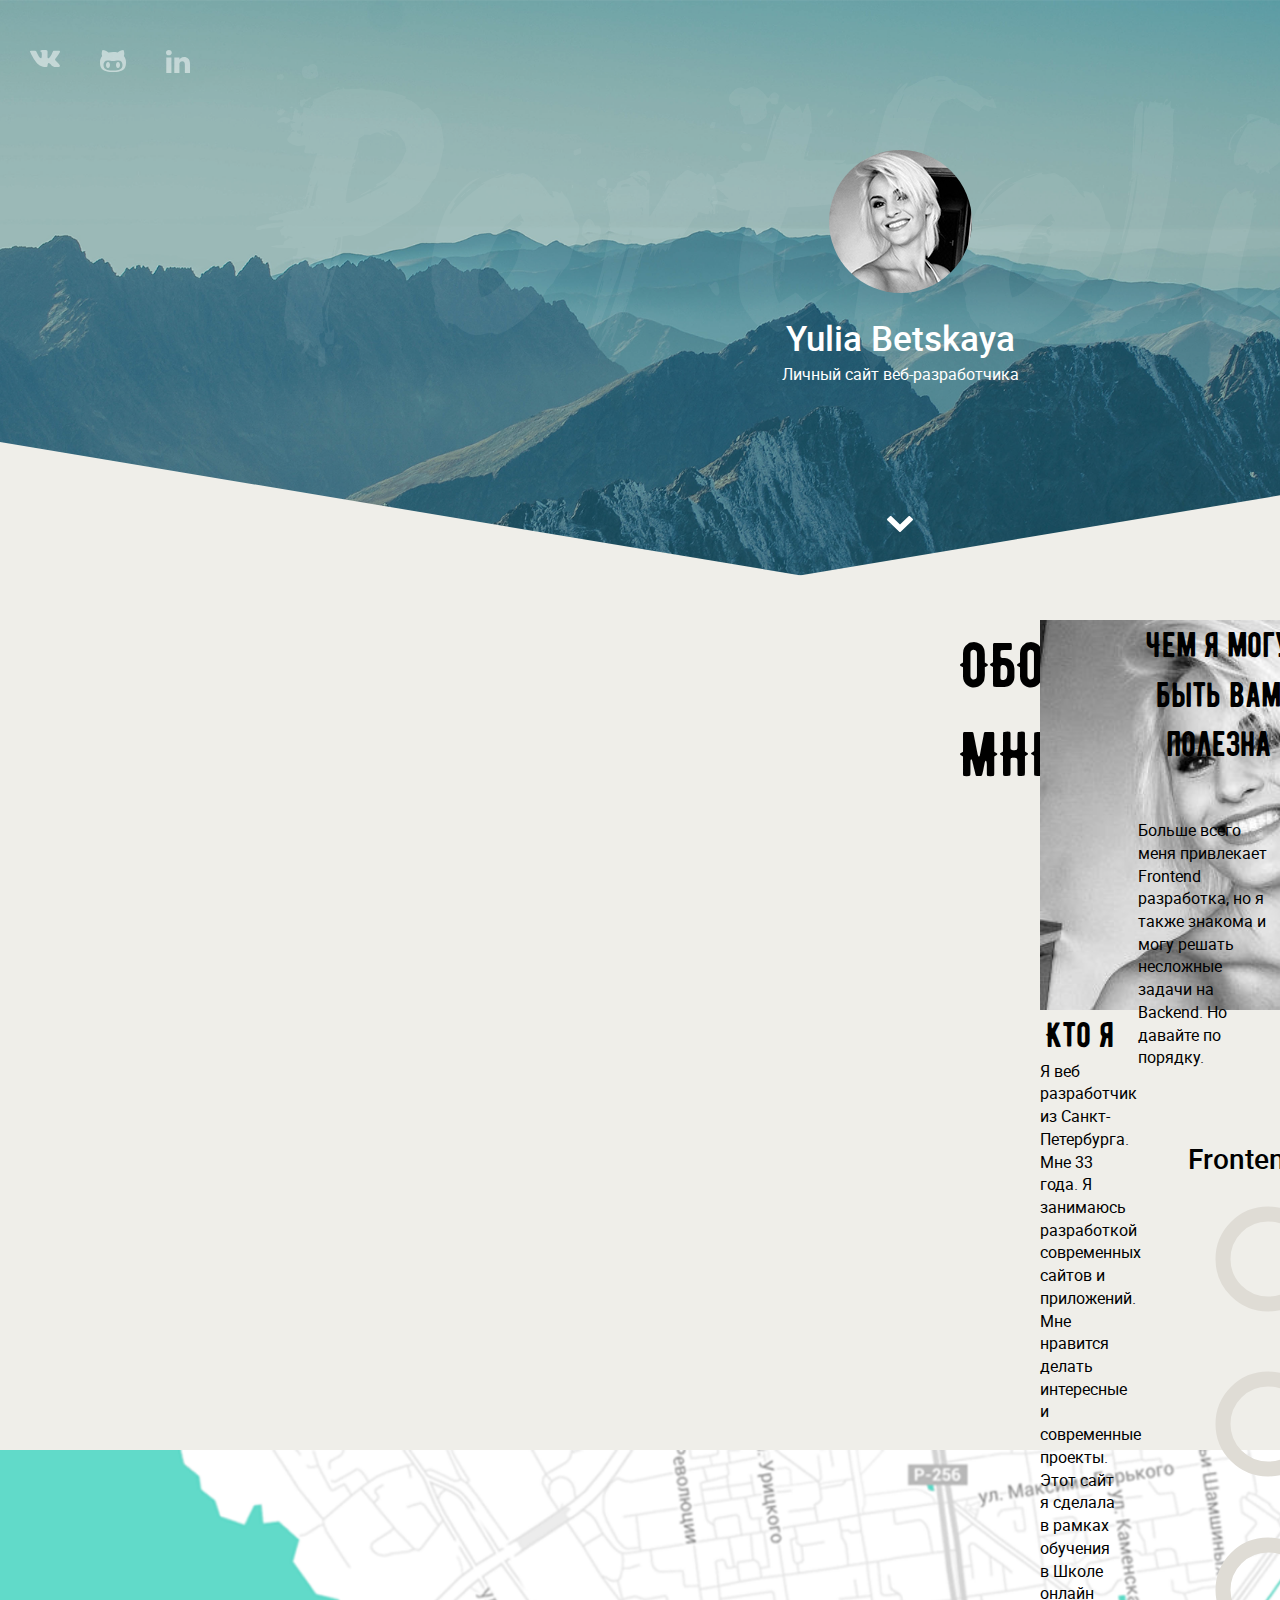
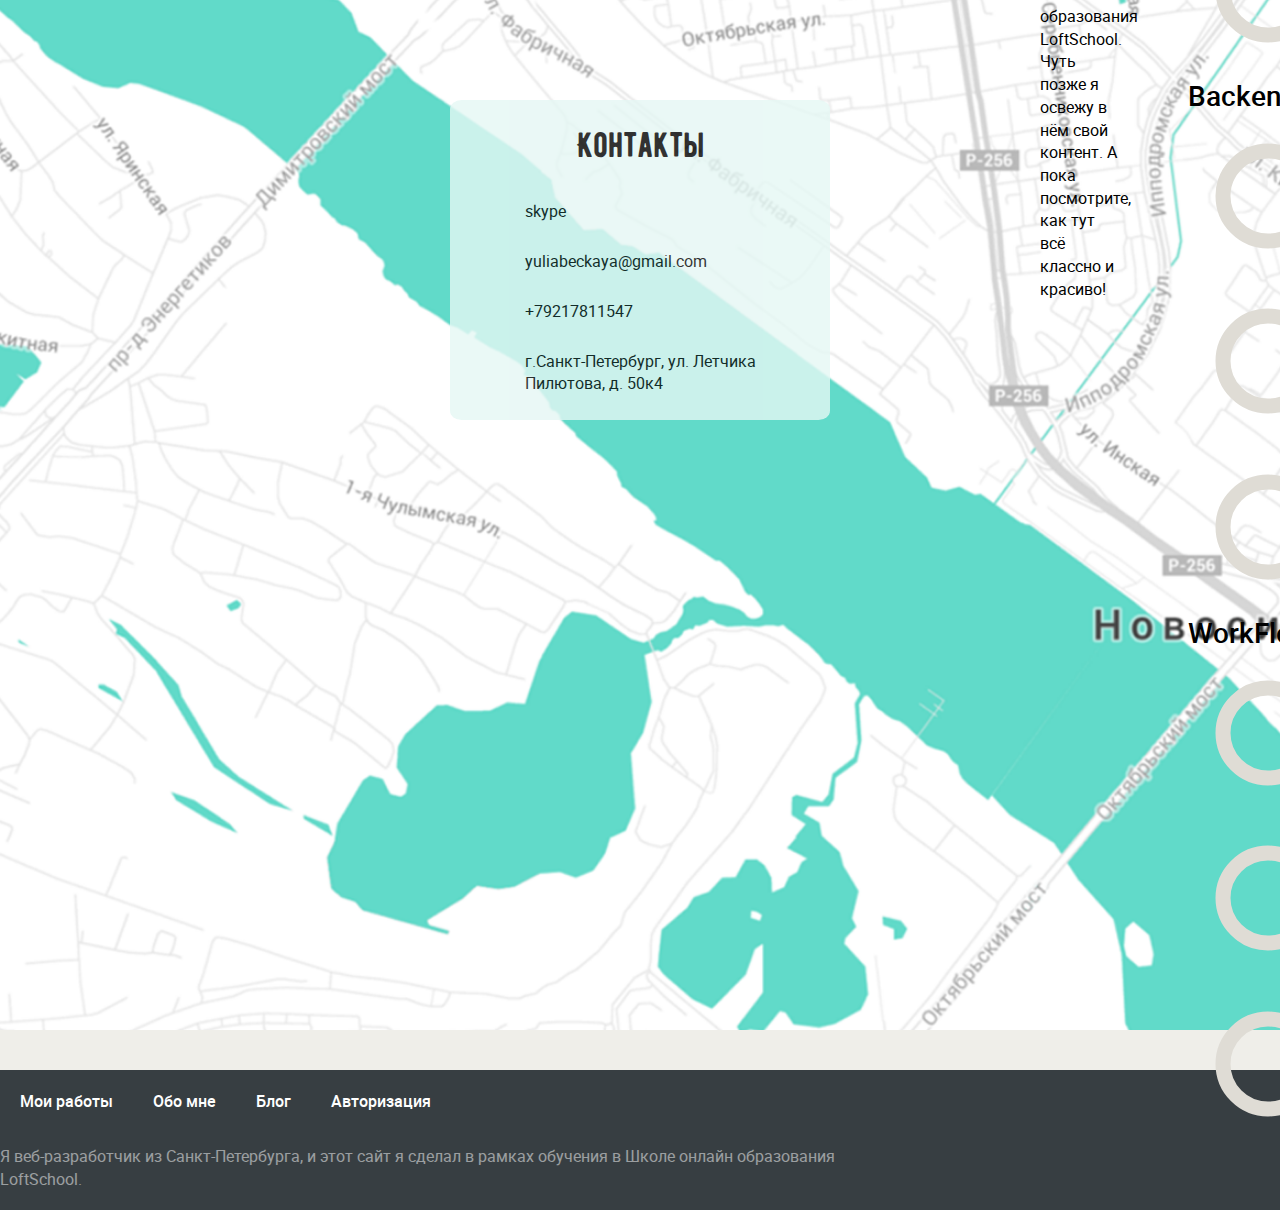
==== index.html @ 7490a503 "commit2" ====
<!DOCTYPE html>
<html>
  <head>
    <meta charset="utf-8">
    <title>About</title>
    <meta content="" name="author">
    <meta content="" name="description">
    <meta content="" name="keywords">
    <meta content="width=device-width, initial-scale=1" name="viewport">
    <meta content="ie=edge" http-equiv="x-ua-compatible">
    <link rel="stylesheet" href="assets/css/foundation.css">
    <link rel="stylesheet" href="assets/css/app.css">
    <link rel="stylesheet" href="assets/fonts/*.*">
    <script src="assets/js/foundation.js" defer=""></script>
    <script src="assets/js/app.js" defer=""></script>
    <!--if lt IE 9script(src='http://cdnjs.cloudflare.com/ajax/libs/html5shiv/3.7.2/html5shiv.min.js')
    -->
  </head>
  <body>
    <div class="wrapper">
      <div class="content">
        <header class="header"><img class="bg__header" src="assets/css/sprite/portfolio_header.svg" alt="">
          <div class="container">
            <div class="header__items">
              <div class="header__left">
                <div class="socials">
                  <ul class="socials__list-header">
                    <li class="socials__item"><a class="socials__link" href="https://vk.com/kbicbka"><img class="socials__icon-vk" src="assets/css/sprite/vk.svg" alt=""></a></li>
                    <li class="socials__item"><a class="socials__link" href="https://github.com/yuliabeckaya"><img class="socials__icon-github" src="assets/css/sprite/github.svg" alt=""></a></li>
                    <li class="socials__item"><a class="socials__link" href="https://ru.linkedin.com/"><img class="socials__icon-in" src="assets/css/sprite/in.svg" alt=""></a></li>
                  </ul>
                </div>
              </div>
              <div class="header__right">
                <div class="menu__close"><a class="menu__burger" href="menu.html"><img class="socials__icon-hamburger" src="assets/css/sprite/hamburger.svg" alt=""></a></div>
              </div>
            </div>
            <div class="user">
              <div class="user__avatar">
                <div class="user__avatar-pic"><img class="user__avatar-img" src="assets/css/img/ava.jpg" alt=""></div>
              </div>
              <div class="user__info">
                <div class="user__info-name">Yulia Betskaya</div>
                <div class="user__info-custom">
                  <p>Личный сайт веб-разработчика</p>
                </div>
              </div>
            </div>
            <div class="arrow__down"><a href="#"><img src="assets/css/sprite/arrow_down.svg" alt=""></a></div>
          </div>
          <div class="triangle">
            <div class="triangle__left"></div>
            <div class="triangle__right"></div>
          </div>
        </header>
        <section>
          <div class="about">
            <div class="about__left">
              <div class="about__me">
                <div class="free__content__about__me">
                  <h1>ОБО МНЕ</h1>
                </div>
              </div>
              <div class="about__item">
                <div class="full__content__about__me">
                  <div class="about__me-foto">
                    <!--img(src='assets/img/foto.jpg', alt='')-->
                  </div>
                  <h2>Кто я</h2>
                  <div class="about__me-text">
                    <p>Я веб разработчик из Санкт-Петербурга. Мне 33 года. Я занимаюсь разработкой современных сайтов и приложений. Мне нравится делать интересные и современные проекты.</p>
                    <p>Этот сайт я сделала в рамках обучения в Школе онлайн образования LoftSchool. Чуть позже я освежу в нём свой контент. А пока посмотрите, как тут всё классно и красиво!</p>
                  </div>
                </div>
              </div>
            </div>
            <div class="about__right">
              <div class="skills">
                <h2>Чем я могу быть вам полезна
                  <div class="text">
                    <p>Больше всего меня привлекает Frontend разработка, но я также знакома и могу решать несложные задачи на Backend. Но давайте по порядку.</p>
                  </div>
                </h2>
                <div class="frontend">
                  <h3>Frontend</h3>
                  <ul class="frontend__items">
                    <li class="frontend_item">
                      <svg class="g-circles" width="120" height="120">
                        <circle r="45" cx="60" cy="60" stroke="#dfdcd5" fill="none"></circle>
                        <circle class="sector" r="45" cx="60" cy="60" stroke="#10c1a8" transform="rotate(-90 60 60)"></circle>
                      </svg>
                    </li>
                    <li class="frontend_item">
                      <svg class="g-circles" width="120" height="120">
                        <circle r="45" cx="60" cy="60" stroke="#dfdcd5" fill="none"></circle>
                        <circle class="sector" r="45" cx="60" cy="60" stroke="#10c1a8" transform="rotate(-90 60 60)"></circle>
                      </svg>
                    </li>
                    <li class="frontend_item">
                      <svg class="g-circles" width="120" height="120">
                        <circle r="45" cx="60" cy="60" stroke="#dfdcd5" fill="none"></circle>
                        <circle class="sector" r="45" cx="60" cy="60" stroke="#10c1a8" transform="rotate(-90 60 60)"></circle>
                      </svg>
                    </li>
                  </ul>
                  <h3>Backend</h3>
                  <ul class="frontend__items">
                    <li class="frontend_item">
                      <svg class="g-circles" width="120" height="120">
                        <circle r="45" cx="60" cy="60" stroke="#dfdcd5" fill="none"></circle>
                        <circle class="sector" r="45" cx="60" cy="60" stroke="#10c1a8" transform="rotate(-90 60 60)"></circle>
                      </svg>
                    </li>
                    <li class="frontend_item">
                      <svg class="g-circles" width="120" height="120">
                        <circle r="45" cx="60" cy="60" stroke="#dfdcd5" fill="none"></circle>
                        <circle class="sector" r="45" cx="60" cy="60" stroke="#10c1a8" transform="rotate(-90 60 60)"></circle>
                      </svg>
                    </li>
                    <li class="frontend_item">
                      <svg class="g-circles" width="120" height="120">
                        <circle r="45" cx="60" cy="60" stroke="#dfdcd5" fill="none"></circle>
                        <circle class="sector" r="45" cx="60" cy="60" stroke="#10c1a8" transform="rotate(-90 60 60)"></circle>
                      </svg>
                    </li>
                  </ul>
                  <h3>WorkFlow</h3>
                  <ul class="frontend__items">
                    <li class="frontend_item">
                      <svg class="g-circles" width="120" height="120">
                        <circle r="45" cx="60" cy="60" stroke="#dfdcd5" fill="none"></circle>
                        <circle class="sector" r="45" cx="60" cy="60" stroke="#10c1a8" transform="rotate(-90 60 60)"></circle>
                      </svg>
                    </li>
                    <li class="frontend_item">
                      <svg class="g-circles" width="120" height="120">
                        <circle r="45" cx="60" cy="60" stroke="#dfdcd5" fill="none"></circle>
                        <circle class="sector" r="45" cx="60" cy="60" stroke="#10c1a8" transform="rotate(-90 60 60)"></circle>
                      </svg>
                    </li>
                    <li class="frontend_item">
                      <svg class="g-circles" width="120" height="120">
                        <circle r="45" cx="60" cy="60" stroke="#dfdcd5" fill="none"></circle>
                        <circle class="sector" r="45" cx="60" cy="60" stroke="#10c1a8" transform="rotate(-90 60 60)"></circle>
                      </svg>
                    </li>
                  </ul>
                </div>
              </div>
            </div>
          </div>
        </section>
        <section>
          <div class="map">
            <div class="contacts">
              <!-- iframe(src='https://www.google.com/maps/embed?pb=!1m18!1m12!1m3!1d2005.2658584528785!2d30.13930845236987!3d59.82811533832959!2m3!1f0!2f0!3f0!3m2!1i1024!2i768!4f13.1!3m3!1m2!1s0x46963bed7de4526d%3A0x8234013695a0f444!2z0YPQuy4g0JvRkdGC0YfQuNC60LAg0J_QuNC70Y7RgtC-0LLQsCwgNTAsINCh0LDQvdC60YIt0J_QtdGC0LXRgNCx0YPRgNCzLCAxOTgyNjQ!5e0!3m2!1sru!2sru!4v1480779497195', width='1920', height='930', frameborder='0', style='border:0', allowfullscreen='')-->
              <h2>Контакты</h2>
              <div class="contants_content">
                <div class="cnt">
                  <div class="cnt-icon"><span class="fontawesome-user"></span></div>
                  <p class="cnt-text">skype</p>
                </div>
                <div class="cnt">
                  <div class="cnt-icon"><span class="fontawesome-user"></span></div>
                  <p class="cnt-text">yuliabeckaya@gmail.com</p>
                </div>
                <div class="cnt">
                  <div class="cnt-icon"><span class="fontawesome-user"></span></div>
                  <p class="cnt-text">+79217811547</p>
                </div>
                <div class="cnt">
                  <div class="cnt-icon"><span class="fontawesome-user"></span></div>
                  <p class="cnt-text">г.Санкт-Петербург, ул. Летчика Пилютова, д. 50к4</p>
                </div>
              </div>
            </div>
          </div>
        </section>
      </div>
    </div>
    <footer>
      <div class="container">
        <div class="footer__up">
          <div class="navigation">
            <ul class="navigation-list">
              <li class="navigation-item"><a class="navigation-link" href="works.html">Мои работы</a></li>
              <li class="navigation-item"><a class="navigation-link" href="homepage.html">Обо мне</a></li>
              <li class="navigation-item"><a class="navigation-link" href="blog.html">Блог</a></li>
              <li class="navigation-item"><a class="navigation-link" href="author.html">Авторизация	</a></li>
            </ul>
          </div>
          <div class="icons"> 
            <div class="socials">
              <ul class="socials__list-header">
                <li class="socials__item"><a class="socials__link" href="https://vk.com/kbicbka"><img class="socials__icon-vk" src="assets/css/sprite/vk.svg" alt=""></a></li>
                <li class="socials__item"><a class="socials__link" href="https://github.com/yuliabeckaya"><img class="socials__icon-github" src="assets/css/sprite/github.svg" alt=""></a></li>
                <li class="socials__item"><a class="socials__link" href="https://www.linkedin.com/russkiy"><img class="socials__icon-in" src="assets/css/sprite/in.svg" alt=""></a></li>
              </ul>
            </div>
          </div>
        </div>
        <div class="footer">
          <div class="footer__text">
            <div class="footer__text-left">
              <p>Я веб-разработчик из Санкт-Петербурга, и этот сайт я сделал в рамках обучения в Школе онлайн образования LoftSchool.</p>
            </div>
            <div class="footer__text-right">
              <p>© Юлия Бецкая | создано с любовью в LoftSchool | 2016 			</p>
            </div>
          </div>
        </div>
      </div>
    </footer>
  </body>
</html>
---- assets/css/app.css ----
@charset "UTF-8";
@import url(http://weloveiconfonts.com/api/?family=fontawesome);
@import url(http://weloveiconfonts.com/api/?family=fontawesome);
body {
  margin: 0; }

[class*="fontawesome-"]:before {
  font-family: 'FontAwesome', sans-serif; }

.triangle__left:after, .navigation-item:after, .socials__item:after, .triangle__left:before, .navigation-item:before, .socials__item:before {
  content: "";
  display: table; }

.triangle__left:after, .navigation-item:after, .socials__item:after {
  clear: both; }

html {
  font-size: 16px; }

* {
  margin: 0;
  padding: 0; }

body {
  font-family: "bernier_regularregular", sans-serif;
  -webkit-font-smoothing: antialiased;
  line-height: 1.42;
  background: #efeee9; }

html, body {
  width: 100%;
  height: 100%; }

.wrapper {
  min-height: 100%;
  overflow: hidden;
  position: relative;
  -webkit-box-flex: 1;
      -ms-flex: 1 0 auto;
          flex: 1 0 auto;
  margin: 0 auto; }

.wrapper:after {
  content: "";
  height: 180px;
  display: block; }

.content {
  -webkit-box-flex: 1;
      -ms-flex: 1 0 auto;
          flex: 1 0 auto; }

.footer {
  -webkit-box-flex: 0;
      -ms-flex: 0 0 auto;
          flex: 0 0 auto; }

.container {
  width: 1800px;
  margin: 0 auto; }

h1, h2 {
  font-weight: normal;
  margin: 0;
  text-align: center; }

h1 {
  font-family: 'bernier_regularregular';
  font-size: 63px; }

h2 {
  font-family: 'bernier_regularregular';
  font-size: 35px; }

h3 {
  font-family: 'robotomedium';
  font-size: 28px;
  font-weight: normal;
  margin: 0; }

p {
  font-family: 'robotoregular';
  font-size: 16px;
  margin-top: 0; }

ul {
  padding: 0;
  margin: 0; }

li {
  list-style: none; }

[class*="fontawesome-"]:before {
  font-family: 'FontAwesome', sans-serif; }

.triangle__left:after, .navigation-item:after, .socials__item:after, .triangle__left:before, .navigation-item:before, .socials__item:before {
  content: "";
  display: table; }

.triangle__left:after, .navigation-item:after, .socials__item:after {
  clear: both; }

.container {
  position: relative;
  max-width: 1800px; }

.header {
  height: 600px;
  background-image: url("img/bg_about.png");
  background-position: center;
  background-size: cover; }

.bg__header {
  position: absolute;
  margin: 5% 0 0 20%; }

.header__right, .header__left {
  width: 50%;
  float: left; }

.header__items {
  padding: 30px 30px 0 30px;
  margin-bottom: 120px; }

.header__right {
  text-align: right; }

.user {
  text-align: center;
  left: 0;
  vertical-align: middle;
  margin-bottom: 130px; }

.user__avatar {
  display: inline-block;
  vertical-align: middle;
  height: 143px;
  width: 143px;
  background-color: #fff;
  border-radius: 50%;
  -webkit-border-radius: 50%;
  -moz-border-radius: 50%;
  overflow: hidden;
  margin-bottom: 20px; }

.user__avatar-pic {
  display: block; }

.user__info-name {
  font-size: 35px;
  color: #fff;
  font-family: 'robotomedium'; }

.user__info-custom {
  font-size: 16px;
  color: #fff; }

.arrow__down {
  text-align: center; }

.user__name {
  display: inline-block;
  vertical-align: middle;
  max-width: 15.625rem; }

.triangle {
  height: 160px;
  margin-top: -96px; }

.triangle__left {
  width: 0;
  height: 0;
  border-style: solid;
  border-width: 160px 0 0 960px;
  border-color: transparent transparent transparent #efeee9;
  float: left; }

.triangle__right {
  width: 0;
  height: 0;
  border-style: solid;
  border-width: 0 0 160px 960px;
  border-color: transparent transparent #efeee9 transparent;
  margin-left: 50%; }

footer {
  height: 140px;
  background-color: #373e42;
  margin-top: -140px; }

.footer__up {
  height: 75px; }

.navigation-item {
  font-size: 16px;
  float: left;
  padding: 20px;
  font-family: 'robotomedium'; }

.navigation-link {
  text-decoration: none;
  color: #fff; }
  .navigation-link:hover {
    color: #009688; }

.copyright {
  line-height: 16px;
  color: #d7dada;
  position: absolute;
  left: 0;
  top: 18px; }

.icons {
  text-align: right; }

.footer__text {
  color: #fff;
  font-size: 16px;
  opacity: .5; }

.footer__text-left {
  text-align: left;
  width: 50%;
  display: inline-block; }

.footer__text-right {
  text-align: right;
  width: 50%;
  display: inline-block;
  float: right; }

@font-face {
  font-family: 'bernier_regularregular';
  src: url("fonts/bernierregular-regular-webfont.woff2") format("woff2"), url("fonts/bernierregular-regular-webfont.woff") format("woff"), url("fonts/bernierregular-regular-webfont.svg#bernier_regularregular") format("svg");
  font-weight: normal;
  font-style: normal; }

@font-face {
  font-family: 'robotomedium';
  src: url("fonts/roboto-medium-webfont.woff2") format("woff2"), url("fonts/roboto-medium-webfont.woff") format("woff"), url("fonts/roboto-medium-webfont.svg#robotomedium") format("svg");
  font-weight: normal;
  font-style: normal; }

@font-face {
  font-family: 'robotomedium_italic';
  src: url("fonts/roboto-mediumitalic-webfont.woff2") format("woff2"), url("fonts/roboto-mediumitalic-webfont.woff") format("woff"), url("fonts/roboto-mediumitalic-webfont.svg#robotomedium_italic") format("svg");
  font-weight: normal;
  font-style: normal; }

@font-face {
  font-family: 'robotoregular';
  src: url("fonts/roboto-regular-webfont.woff2") format("woff2"), url("fonts/roboto-regular-webfont.woff") format("woff"), url("fonts/roboto-regular-webfont.svg#robotoregular") format("svg");
  font-weight: normal;
  font-style: normal; }

@font-face {
  font-family: 'fontawesomeregular';
  src: url("fonts/fontawesome-webfont.woff2") format("woff2"), url("fonts/fontawesome-webfont.woff") format("woff"), url("fonts/fontawesome-webfont.svg#fontawesomeregular") format("svg");
  font-weight: normal;
  font-style: normal; }

.author__wrapper {
  position: absolute;
  top: 0;
  left: 0;
  right: 0;
  bottom: 0;
  min-width: 0;
  text-align: center; }
  .author__wrapper:after {
    content: "";
    display: inline-block;
    vertical-align: middle;
    height: 100%;
    width: 0; }

.author {
  overflow: hidden;
  border-radius: 20px;
  padding-top: 5.625rem;
  background: #fff; }

.author__info {
  vertical-align: middle;
  display: inline-block;
  width: 18.75rem;
  text-align: center;
  position: relative; }

.author__avatar {
  width: 8.75rem;
  height: 8.75rem;
  border-radius: 50%;
  overflow: hidden;
  border: 2px solid #d6d6d6;
  display: block;
  position: absolute;
  left: 50%;
  margin-left: -4.375rem;
  margin-top: -4.375rem; }
  .author__avatar img {
    max-width: 100%;
    max-height: 100%; }

.author__info-name {
  padding: 0 3.125rem;
  margin-bottom: 1.25rem;
  font-size: 1.3125rem; }

.author__btn {
  padding: 1.25rem 0;
  text-align: center; }

.author__avatar {
  display: inline-block;
  padding: 0.625rem 0.9375rem;
  border: 3px solid #fff;
  color: #fff;
  text-decoration: none;
  border-radius: 50px;
  font-size: 1rem; }

.about {
  display: -webkit-box;
  display: -ms-flexbox;
  display: flex;
  -ms-flex-flow: row wrap;
      flex-flow: row wrap;
  -webkit-box-pack: center;
      -ms-flex-pack: center;
          justify-content: center;
  -webkit-box-align: strech;
      -ms-flex-align: strech;
          align-items: strech;
  height: 830px;
  padding-top: 20px; }

.about__left, .about__right {
  width: 50%;
  display: -webkit-box;
  display: -ms-flexbox;
  display: flex;
  -ms-flex-flow: row wrap;
      flex-flow: row wrap;
  -webkit-box-pack: center;
      -ms-flex-pack: center;
          justify-content: center;
  -webkit-box-align: strech;
      -ms-flex-align: strech;
          align-items: strech; }

.about__me, .about__item {
  -ms-flex-line-pack: start;
      align-content: flex-start;
  width: 50%; }

.about__me-foto {
  width: 443px;
  height: 390px;
  background-image: url("img/foto.jpg");
  background-position: center;
  background-size: cover; }

.skills {
  width: 100%;
  padding-left: 36px; }

.text {
  margin: 50px 30px 70px 0;
  text-align: left; }

.frontend_item {
  display: inline-block;
  padding: 20px; }

.frontend {
  padding-left: 50px; }

.g-circles {
  fill: none;
  stroke-width: 15; }

.sector {
  stroke-dasharray: 0 722;
  -webkit-transition: all 1s;
  transition: all 1s; }

.g-circles:hover .sector {
  stroke-dasharray: 150 283; }

.content__works {
  display: -webkit-box;
  display: -ms-flexbox;
  display: flex;
  -webkit-box-orient: horizontal;
  -webkit-box-direction: normal;
      -ms-flex-direction: row;
          flex-direction: row;
  -webkit-box-pack: center;
      -ms-flex-pack: center;
          justify-content: center;
  -webkit-box-align: start;
      -ms-flex-align: start;
          align-items: flex-start;
  -ms-flex-wrap: wrap;
      flex-wrap: wrap;
  height: 940px; }

.content__works-left, .content__works-right {
  width: 50%;
  text-align: center;
  position: relative; }

.content__works-info {
  text-align: center;
  width: 430px;
  margin-top: 270px;
  position: absolute;
  margin-left: 30%; }

.content__works-info-skills, .content__works-info-btn {
  padding: 20px 0 20px 0; }

.btn {
  font-family: 'robotomedium';
  text-decoration: none;
  color: #fff;
  background-color: #009688;
  padding: 20px;
  border-radius: 7%; }

.content__works-right-display {
  height: 585px;
  background-size: cover;
  background-color: #EFEBE0; }

.content__works-right-controls {
  background-color: #EFEBE0; }

.content__works-right-display-img {
  height: 500px; }

.content__works-right-controls-item {
  height: 210px;
  width: 475px; }

.work-4, .work-3, .work-2 {
  height: 210px; }

.work-3 {
  display: none; }

.map {
  height: 930px;
  background-image: url(img/map.png);
  background-position: center;
  background-size: cover;
  padding-top: 250px; }

.contacts {
  width: 380px;
  height: 300px;
  margin: 0 auto;
  background: #e5f7f4;
  opacity: .8;
  border-radius: 3%;
  padding: 20px 0px 0px 0px; }

.contacts-text {
  margin-left: 50px; }

.contants_content {
  padding: 30px; }

.cnt-icon {
  width: 30px;
  height: 30px; }

.cnt-text {
  width: 325px;
  height: 50px;
  margin-left: 20px; }

.cnt {
  display: -webkit-box;
  display: -ms-flexbox;
  display: flex;
  -ms-flex-flow: row nowrap;
      flex-flow: row nowrap; }

.bg__header-blog {
  position: absolute;
  margin: 15% 0 0 42%;
  opacity: 0.2; }

.triangle__blog {
  background-color: #009688;
  background-image: url("sprite/blog_header.svg");
  background-repeat: no-repeat;
  background-position: 50% 50%;
  height: 160px;
  margin: 0 auto; }

.user__blog {
  text-align: center;
  left: 0;
  vertical-align: middle;
  margin-bottom: 112px; }

.maincontainer__blog {
  width: 80%;
  height: 100%;
  margin: 0 auto; }

.container__blog {
  margin: 0 auto;
  display: -webkit-box;
  display: -ms-flexbox;
  display: flex;
  -webkit-box-orient: horizontal;
  -webkit-box-direction: normal;
      -ms-flex-direction: row;
          flex-direction: row;
  -ms-flex-wrap: wrap;
      flex-wrap: wrap; }

.navigation__blog, .sidebar {
  display: -webkit-box;
  display: -ms-flexbox;
  display: flex;
  -webkit-box-orient: vertical;
  -webkit-box-direction: normal;
      -ms-flex-direction: column;
          flex-direction: column;
  -ms-flex-wrap: nowrap;
      flex-wrap: nowrap; }

.sidebar {
  width: 20%; }

.navigation__blog-link {
  text-decoration: none;
  text-align: right;
  margin: 0 50px 50px 50px;
  padding: 20px;
  color: #373e42;
  font-family: 'robotoregular', sans-serif; }
  .navigation__blog-link:hover {
    border-right: 2px solid #009688; }

.blog__title, .blog__date, .blog__text {
  padding-top: 20px; }

.blog__title {
  text-align: left; }

.blog__date {
  color: #00bfa5; }

.blog {
  width: 80%; }

.menu {
  background-color: #009688;
  opacity: .5;
  height: 100%;
  text-align: center; }

.menu__item {
  padding: 50px;
  font-size: 60px;
  text-decoration: none;
  color: #fff; }

.menu__list {
  padding-top: 10%; }

.socials__list-header {
  display: inline-block;
  vertical-align: top;
  margin-left: -20px; }

.socials__item {
  display: inline-block;
  vertical-align: middle;
  float: left;
  padding: 20px; }

.socials__icon-vk:hover {
  background-image: url("sprite/vk_hover.svg"); }

.socials__icon-github:hover {
  background-image: url("sprite/github_hover.svg"); }

.socials__icon-in:hover {
  background-image: url("sprite/in_hover.svg"); }

.container__author {
  background-image: url("bg_author.png");
  height: 900px;
  background-position: center;
  background-size: cover; }

.author__header {
  height: 150px;
  text-align: right;
  padding: 50px 50px 0 0; }

.author__btn {
  width: 184px;
  height: 44px;
  border: 1px solid #fff;
  border-radius: 5%;
  font-family: 'robotoregular';
  text-decoration: none;
  color: #fff;
  padding: 15px 30px; }
  .author__btn:hover {
    color: #009688;
    border: 1px solid #009688; }

/* entire container, keeps perspective */
.flip-container {
  -webkit-perspective: 1000px;
          perspective: 1000px;
  margin: 0 auto; }

/* flip the pane when hovered */
.flip-container:hover .flipper, .flip-container.hover .flipper {
  -webkit-transform: rotateY(180deg);
          transform: rotateY(180deg); }

.flip-container, .front, .back {
  width: 380px;
  height: 410px; }

/* flip speed goes here */
.flipper {
  -webkit-transition: 0.6s;
  transition: 0.6s;
  -webkit-transform-style: preserve-3d;
          transform-style: preserve-3d;
  position: relative; }

/* hide back of pane during swap */
.front, .back {
  -webkit-backface-visibility: hidden;
          backface-visibility: hidden;
  background: #e5f7f4;
  opacity: .85;
  position: absolute;
  top: 0;
  left: 0; }

/* front pane, placed above back */
.front {
  z-index: 2;
  /* for firefox 31 */
  -webkit-transform: rotateY(0deg);
          transform: rotateY(0deg); }

.user__author {
  text-align: center;
  left: 0;
  vertical-align: middle;
  margin: 22px auto; }

.user__author-avatar {
  display: inline-block;
  vertical-align: middle;
  height: 143px;
  width: 143px;
  background-color: #fff;
  border-radius: 50%;
  -webkit-border-radius: 50%;
  -moz-border-radius: 50%;
  overflow: hidden;
  margin-bottom: 20px; }

.user__author-pic {
  display: block; }

.user__author-info-name, .user__author-info-custom {
  font-color: #373e42;
  font-family: 'robotoregular'; }

.user__author-name {
  font-size: 28px; }

.socials__author {
  text-align: center;
  margin-bottom: 28px; }

/* back, initially hidden pane */
.back {
  -webkit-transform: rotateY(180deg);
          transform: rotateY(180deg); }

input {
  border: none;
  padding: 0;
  -webkit-appearance: none;
  font-family: 'robotoregular'; }

/* ---------- LOGIN ---------- */
#login {
  margin: 114px auto;
  width: 280px; }

#login form span {
  background-color: #363b41;
  color: #fff;
  display: block;
  float: left;
  height: 50px;
  line-height: 50px;
  text-align: center;
  width: 50px; }

#login form input {
  height: 50px;
  outline: none; }

#login form input[type="text"], input[type="password"] {
  background-color: #fff;
  border-radius: 0px 3px 3px 0px;
  -moz-border-radius: 0px 3px 3px 0px;
  -webkit-border-radius: 0px 3px 3px 0px;
  margin-bottom: 1em;
  padding: 0 16px;
  width: 198px; }

#login form input:focus {
  color: #fff; }

#back_btn, #front_btn {
  display: -webkit-box;
  display: -ms-flexbox;
  display: flex;
  -ms-flex-flow: row nowrap;
      flex-flow: row nowrap; }

#front_btn input[type="button"],
#back_btn input[type="button"] {
  font-weight: bold;
  color: #fff;
  background-color: #00bfa5;
  cursor: pointer;
  width: 126.7px;
  height: 50px; }

#back_btn input[type="submit"],
#back_btn input[type="button"] {
  font-weight: bold;
  color: #fff;
  background-color: #00bfa5;
  cursor: pointer;
  width: 190px;
  height: 50px; }

#front_btn input[type="button"]:hover,
#back_btn input[type="button"]:hover,
#back_btn input[type="submit"]:hover {
  background-color: #009688; }

#login > p {
  text-align: center; }

#login > p span {
  padding-left: 5px; }

#login fieldset {
  border: none;
  margin: 0;
  padding: 0; }

.footer__author {
  height: 60px;
  margin-top: -60px;
  text-align: center;
  color: #fff; }

.reviews {
  height: 1140px;
  min-width: 900px;
  background-image: url("img/bg_works.png");
  background-size: cover; }

.fontawesome-quote-left {
  color: #dee0e0; }

.reviews__content {
  display: -webkit-box;
  display: -ms-flexbox;
  display: flex;
  -ms-flex-flow: row wrap;
      flex-flow: row wrap;
  -webkit-box-pack: center;
      -ms-flex-pack: center;
          justify-content: center;
  margin: 50px 0; }

.reviews-left, .reviews-right {
  width: 400px;
  margin: 0 20px; }

.review__author {
  display: -webkit-box;
  display: -ms-flexbox;
  display: flex;
  -ms-flex-flow: row nowrap;
      flex-flow: row nowrap; }

.review__author-img {
  display: inline-block;
  vertical-align: middle;
  height: 43px;
  width: 43px;
  background-color: #fff;
  border-radius: 50%;
  -webkit-border-radius: 50%;
  -moz-border-radius: 50%;
  overflow: hidden;
  margin-bottom: 20px; }

.contact__form__wrapper {
  width: 380px;
  height: 436px;
  margin: 0 auto;
  top: 0;
  left: 0;
  overflow: hidden;
  border-radius: 10px;
  position: relative; }

.contact__form-blur {
  width: 100%;
  height: 100%;
  background-image: url("img/bg_works.png");
  -webkit-filter: blur(20px);
          filter: blur(20px); }

.contact__form {
  width: 380px;
  height: 436px;
  margin: -436px auto;
  top: 0;
  left: 0;
  overflow: hidden;
  border-radius: 10px;
  position: relative; }

.contacts__btn {
  margin: 0 auto; }

/* Стили формы */
#application {
  width: 340px;
  margin: 0 auto; }

/*Стили полей для ввода*/
#applicationName, #applicationEmail {
  width: 94%;
  height: 50px;
  background-color: #fff;
  margin-top: 25px;
  border: 1px solid #fff;
  border-radius: 5%;
  -webkit-border-radius: 5%;
  -moz-border-radius: 5%;
  color: #373e42;
  font-family: 'robotoregular';
  padding-left: 25px; }

textarea {
  width: 94%;
  height: 106px;
  background-color: #fff;
  margin: 25px 0 25px 0;
  padding: 20px 0 0 25px;
  border: 1px solid #fff;
  border-radius: 5%;
  -webkit-border-radius: 5%;
  -moz-border-radius: 5%;
  color: #373e42;
  font-family: 'robotoregular'; }

/*Стили полей при клике по ним*/
/*Стили текста, выводящегося в placeholder*/
::-webkit-input-placeholder {
  color: #373e42;
  font-family: 'robotoregular', sans-serif;
  text-shadow: 0 1px 1px rgba(0, 0, 0, 0.3); }

::-moz-placeholder {
  color: #373e42;
  font-family: 'robotoregular', sans-serif;
  text-shadow: 0 1px 1px rgba(0, 0, 0, 0.3); }

/* Firefox 19+ */
:-moz-placeholder {
  color: #373e42;
  font-family: 'robotoregular', sans-serif;
  text-shadow: 0 1px 1px rgba(0, 0, 0, 0.3); }

/* Firefox 18- */
:-ms-input-placeholder {
  color: #373e42;
  font-family: 'robotoregular', sans-serif;
  text-shadow: 0 1px 1px rgba(0, 0, 0, 0.3); }

::-webkit-input-placeholder {
  color: #373e42;
  text-shadow: 0 1px 1px rgba(0, 0, 0, 0.3); }

::-moz-placeholder {
  color: #373e42;
  text-shadow: 0 1px 1px rgba(0, 0, 0, 0.3); }

::placeholder {
  color: #373e42;
  text-shadow: 0 1px 1px rgba(0, 0, 0, 0.3); }

/*# sourceMappingURL=[data-uri] */
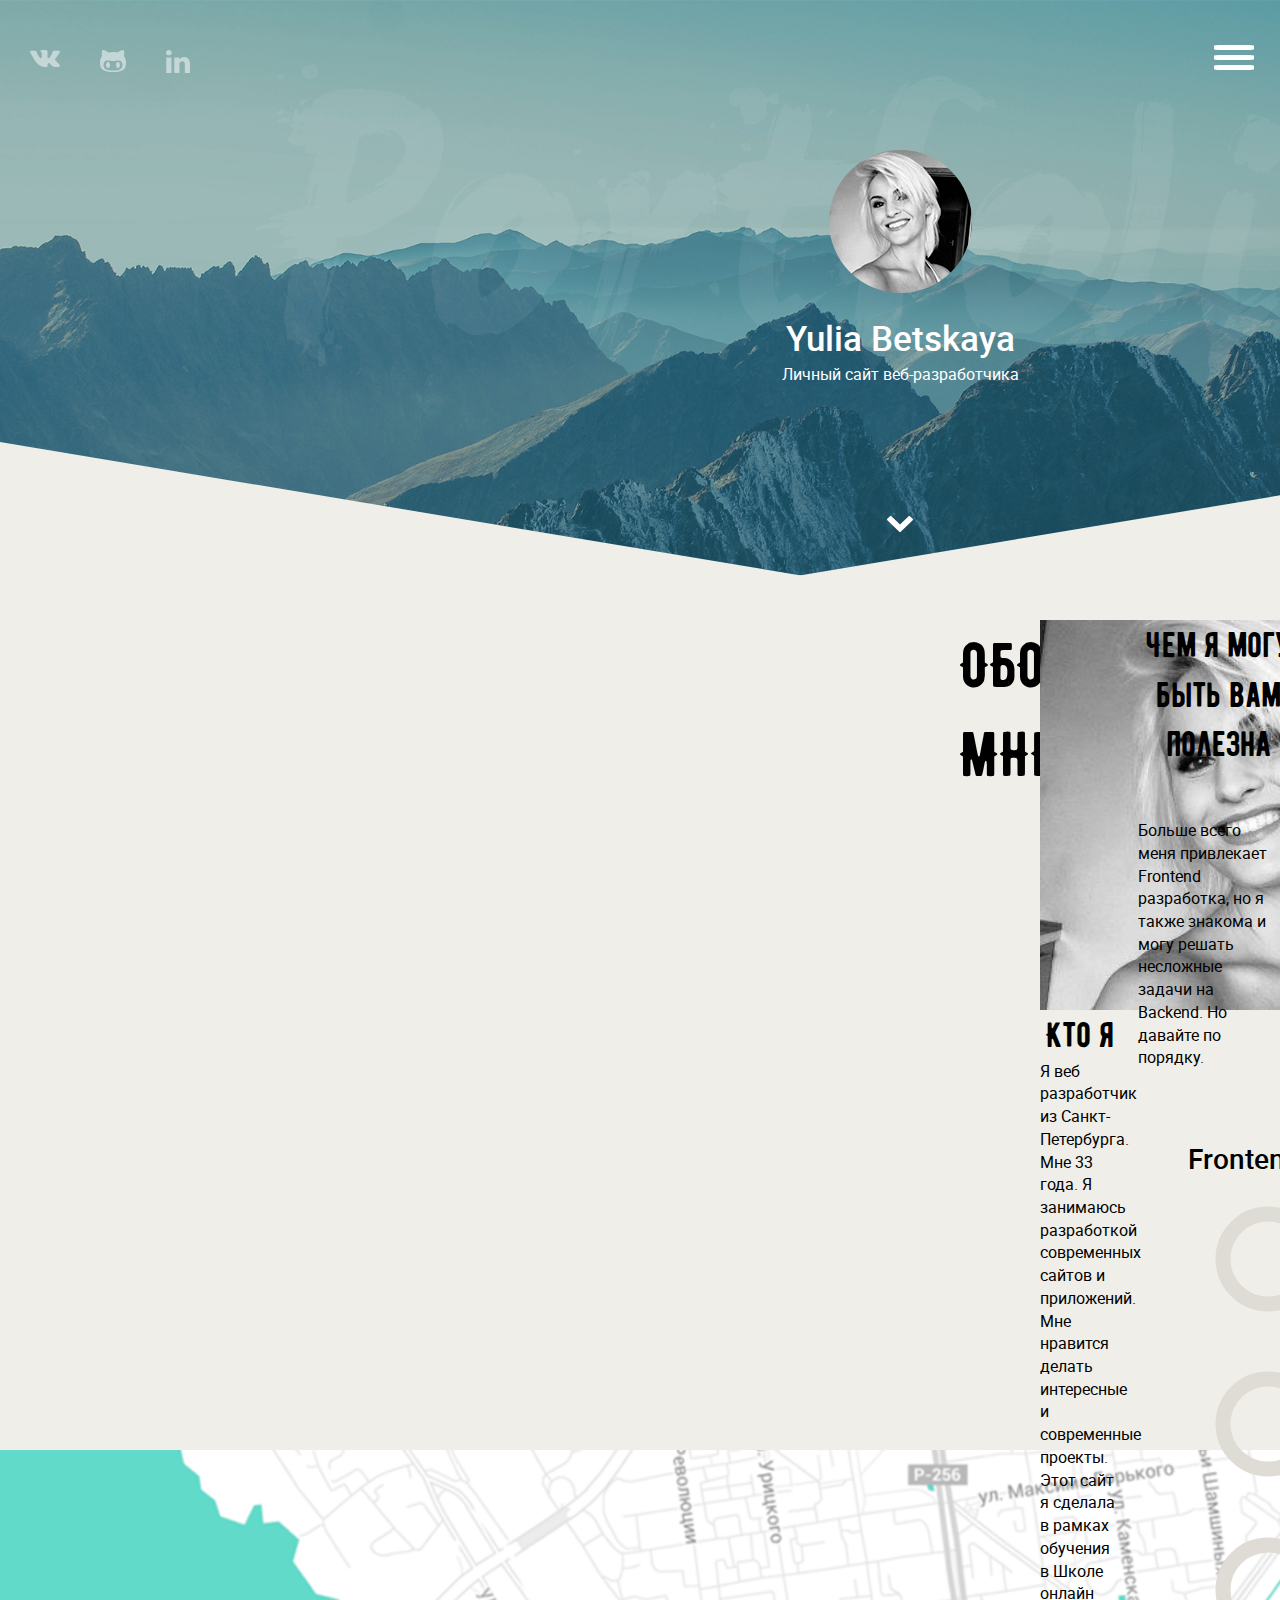
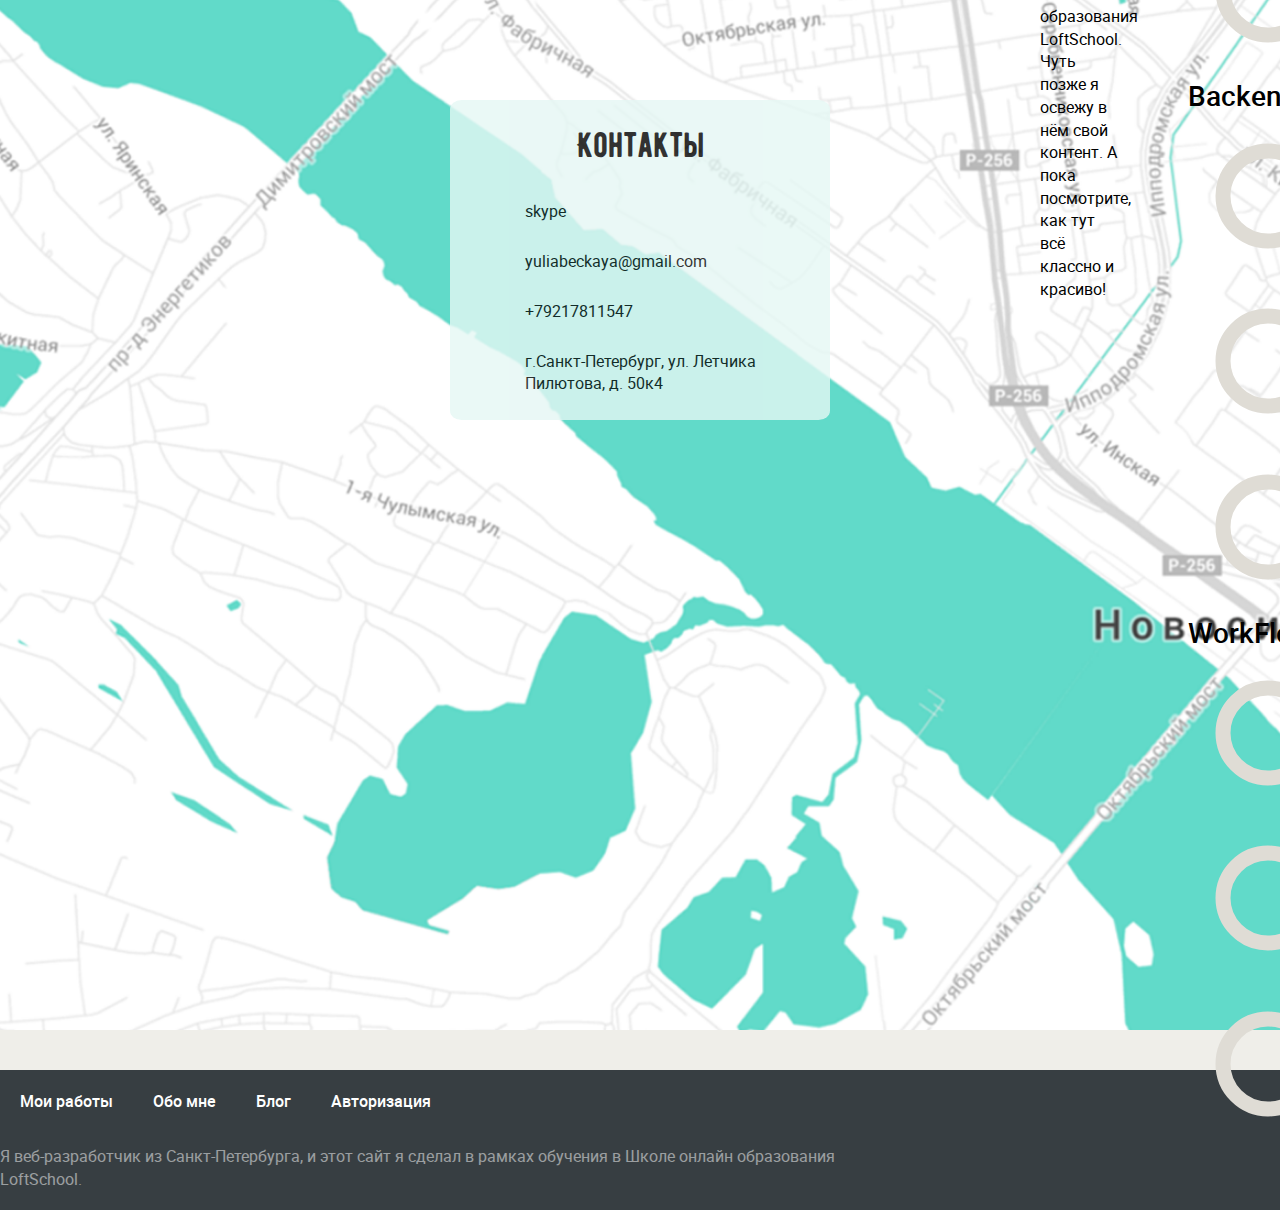
==== commit 32a665f2: "commit4" ====
--- a/index.html
+++ b/index.html
@@ -32,7 +32,19 @@
                 </div>
               </div>
               <div class="header__right">
-                <div class="menu__close"><a class="menu__burger" href="menu.html"><img class="socials__icon-hamburger" src="assets/css/sprite/hamburger.svg" alt=""></a></div>
+                <div class="menu__close">
+                  <div class="button_container" id="toggle"><span class="top"></span><span class="middle"></span><span class="bottom"></span></div>
+                  <div class="overlay" id="overlay">
+                    <nav class="overlay-menu">
+                      <ul>
+                        <li><a href="works.html">МОИ РАБОТЫ</a></li>
+                        <li><a href="index.html">ОБО МНЕ</a></li>
+                        <li><a href="blog.html">БЛОГ</a></li>
+                        <li><a href="author.html">АВТОРИЗАЦИЯ</a></li>
+                      </ul>
+                    </nav>
+                  </div>
+                </div>
               </div>
             </div>
             <div class="user">
@@ -184,7 +196,7 @@
           <div class="navigation">
             <ul class="navigation-list">
               <li class="navigation-item"><a class="navigation-link" href="works.html">Мои работы</a></li>
-              <li class="navigation-item"><a class="navigation-link" href="homepage.html">Обо мне</a></li>
+              <li class="navigation-item"><a class="navigation-link" href="index.html">Обо мне</a></li>
               <li class="navigation-item"><a class="navigation-link" href="blog.html">Блог</a></li>
               <li class="navigation-item"><a class="navigation-link" href="author.html">Авторизация	</a></li>
             </ul>
--- a/assets/css/app.css
+++ b/assets/css/app.css
@@ -560,20 +560,164 @@
 .blog {
   width: 80%; }
 
-.menu {
-  background-color: #009688;
-  opacity: .5;
+.button_container {
+  position: fixed;
+  top: 5%;
+  right: 2%;
+  height: 37px;
+  width: 40px;
+  cursor: pointer;
+  z-index: 100;
+  -webkit-transition: opacity .25s ease;
+  transition: opacity .25s ease;
+  color: #fff; }
+  .button_container:hover {
+    opacity: .7; }
+  .button_container.active .top {
+    -webkit-transform: translateY(10px) translateX(0) rotate(45deg);
+        -ms-transform: translateY(10px) translateX(0) rotate(45deg);
+            transform: translateY(10px) translateX(0) rotate(45deg);
+    background: #fff; }
+  .button_container.active .middle {
+    opacity: 0;
+    background: #fff; }
+  .button_container.active .bottom {
+    -webkit-transform: translateY(-10px) translateX(0) rotate(-45deg);
+        -ms-transform: translateY(-10px) translateX(0) rotate(-45deg);
+            transform: translateY(-10px) translateX(0) rotate(-45deg);
+    background: #fff; }
+  .button_container span {
+    background: #fff;
+    border: none;
+    height: 5px;
+    width: 100%;
+    position: absolute;
+    top: 0px;
+    left: 0;
+    -webkit-transition: all .35s ease;
+    transition: all .35s ease;
+    cursor: pointer;
+    border-radius: 16%; }
+    .button_container span:nth-of-type(2) {
+      top: 10px; }
+    .button_container span:nth-of-type(3) {
+      top: 20px; }
+
+.overlay {
+  position: fixed;
+  top: 0;
+  left: 0;
+  width: 100%;
   height: 100%;
-  text-align: center; }
-
-.menu__item {
-  padding: 50px;
-  font-size: 60px;
-  text-decoration: none;
-  color: #fff; }
-
-.menu__list {
-  padding-top: 10%; }
+  opacity: 1;
+  visibility: hidden;
+  -webkit-transition: opacity .35s, visibility .35s, width .35s;
+  transition: opacity .35s, visibility .35s, width .35s;
+  z-index: 50; }
+  .overlay:before {
+    content: '';
+    background: #00bfa5;
+    left: -55%;
+    top: 0;
+    width: 50%;
+    height: 100%;
+    position: absolute;
+    -webkit-transition: left .35s ease;
+    transition: left .35s ease; }
+  .overlay:after {
+    content: '';
+    background: #00bfa5;
+    right: -55%;
+    top: 0;
+    width: 50%;
+    height: 100%;
+    position: absolute;
+    -webkit-transition: all .35s ease;
+    transition: all .35s ease; }
+  .overlay.open {
+    opacity: .9;
+    visibility: visible;
+    height: 100%; }
+    .overlay.open:before {
+      left: 0; }
+    .overlay.open:after {
+      right: 0; }
+    .overlay.open li {
+      -webkit-animation: fadeInRight .5s ease forwards;
+              animation: fadeInRight .5s ease forwards;
+      -webkit-animation-delay: .35s;
+              animation-delay: .35s; }
+      .overlay.open li:nth-of-type(2) {
+        -webkit-animation-delay: .45s;
+                animation-delay: .45s; }
+      .overlay.open li:nth-of-type(3) {
+        -webkit-animation-delay: .55s;
+                animation-delay: .55s; }
+      .overlay.open li:nth-of-type(4) {
+        -webkit-animation-delay: .65s;
+                animation-delay: .65s; }
+  .overlay nav {
+    position: relative;
+    height: 70%;
+    top: 50%;
+    -webkit-transform: translateY(-50%);
+        -ms-transform: translateY(-50%);
+            transform: translateY(-50%);
+    font-size: 50px;
+    font-weight: 400;
+    text-align: center;
+    z-index: 100; }
+  .overlay ul {
+    list-style: none;
+    padding: 0;
+    margin: 0 auto;
+    display: inline-block;
+    position: relative;
+    height: 100%; }
+    .overlay ul li {
+      display: block;
+      height: 25%;
+      height: calc(100% / 4);
+      min-height: 50px;
+      position: relative;
+      opacity: 0; }
+      .overlay ul li a {
+        display: block;
+        position: relative;
+        color: #fff;
+        text-decoration: none;
+        overflow: hidden; }
+        .overlay ul li a:hover:after, .overlay ul li a:focus:after, .overlay ul li a:active:after {
+          width: 100%; }
+        .overlay ul li a:after {
+          content: '';
+          position: absolute;
+          bottom: 0;
+          left: 50%;
+          width: 0%;
+          -webkit-transform: translateX(-50%);
+              -ms-transform: translateX(-50%);
+                  transform: translateX(-50%);
+          height: 3px;
+          background: #fff;
+          -webkit-transition: .35s;
+          transition: .35s; }
+
+@-webkit-keyframes fadeInRight {
+  0% {
+    opacity: 0;
+    left: 20%; }
+  100% {
+    opacity: 1;
+    left: 0; } }
+
+@keyframes fadeInRight {
+  0% {
+    opacity: 0;
+    left: 20%; }
+  100% {
+    opacity: 1;
+    left: 0; } }
 
 .socials__list-header {
   display: inline-block;
@@ -596,7 +740,7 @@
   background-image: url("sprite/in_hover.svg"); }
 
 .container__author {
-  background-image: url("bg_author.png");
+  background-image: url("img/bg_author.png");
   height: 900px;
   background-position: center;
   background-size: cover; }
@@ -608,7 +752,7 @@
 
 .author__btn {
   width: 184px;
-  height: 44px;
+  background: none;
   border: 1px solid #fff;
   border-radius: 5%;
   font-family: 'robotoregular';
@@ -616,8 +760,8 @@
   color: #fff;
   padding: 15px 30px; }
   .author__btn:hover {
-    color: #009688;
-    border: 1px solid #009688; }
+    color: #00bfa5;
+    background-color: #FFF; }
 
 /* entire container, keeps perspective */
 .flip-container {
@@ -650,7 +794,9 @@
   opacity: .85;
   position: absolute;
   top: 0;
-  left: 0; }
+  left: 0;
+  border-radius: 4%;
+  overflow: hidden; }
 
 /* front pane, placed above back */
 .front {
@@ -689,7 +835,7 @@
 
 .socials__author {
   text-align: center;
-  margin-bottom: 28px; }
+  margin-bottom: 24px; }
 
 /* back, initially hidden pane */
 .back {
@@ -921,4 +1067,4 @@
   color: #373e42;
   text-shadow: 0 1px 1px rgba(0, 0, 0, 0.3); }
 
-/*# sourceMappingURL=[data-uri] */
+/*# sourceMappingURL=[data-uri] */
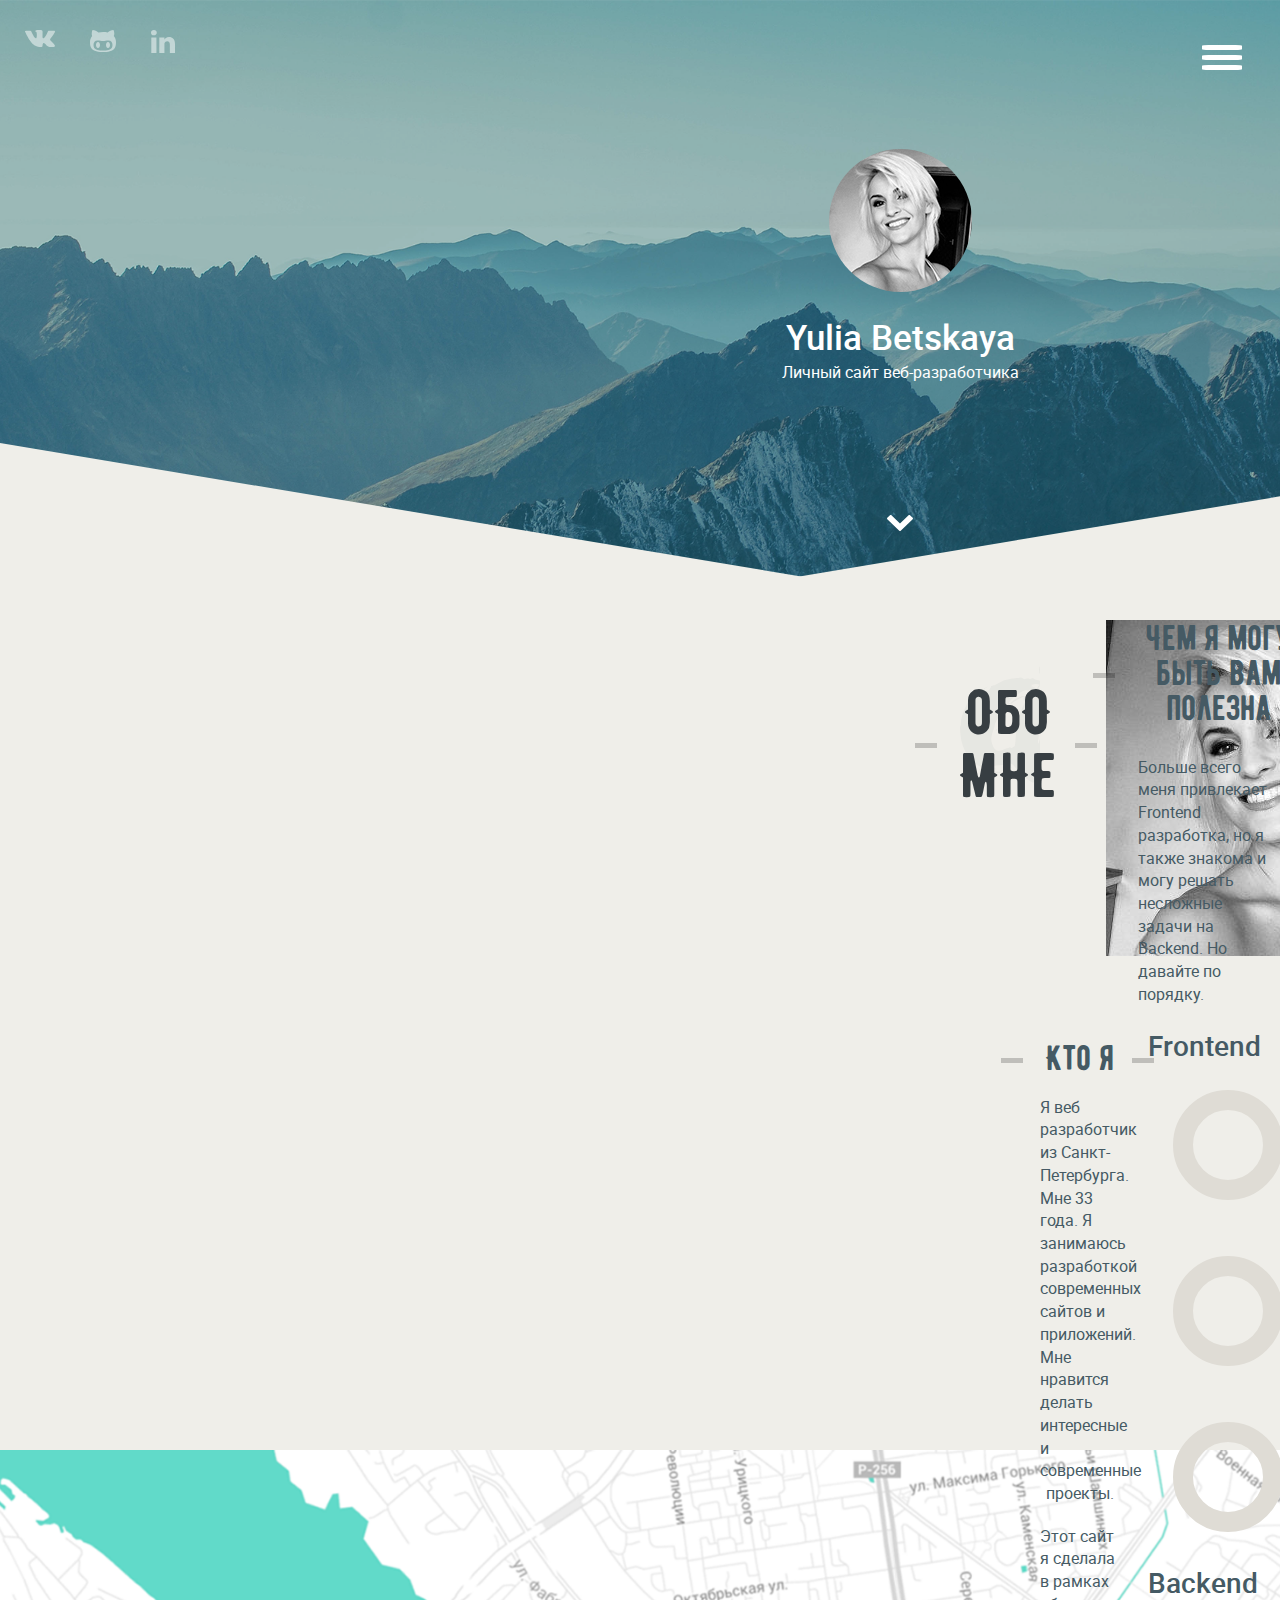
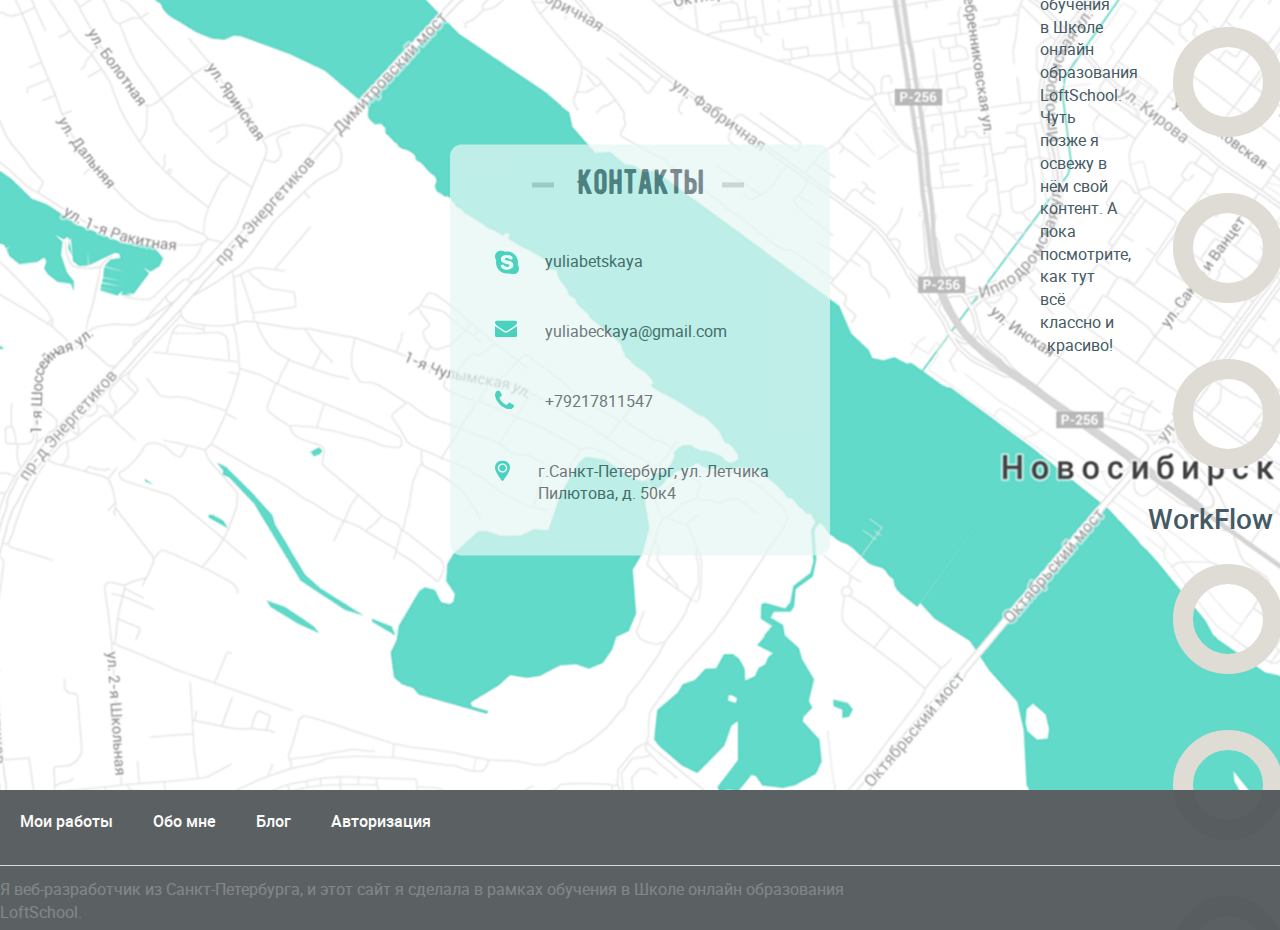
==== commit aaa9d8fc: "commit6" ====
--- a/index.html
+++ b/index.html
@@ -2,24 +2,24 @@
 <html>
   <head>
     <meta charset="utf-8">
-    <title>About</title>
+    <title>Index</title>
     <meta content="" name="author">
     <meta content="" name="description">
     <meta content="" name="keywords">
     <meta content="width=device-width, initial-scale=1" name="viewport">
     <meta content="ie=edge" http-equiv="x-ua-compatible">
+    <link rel="stylesheet" href="assets/css/fonts/font-awesome.min.css">
     <link rel="stylesheet" href="assets/css/foundation.css">
     <link rel="stylesheet" href="assets/css/app.css">
     <link rel="stylesheet" href="assets/fonts/*.*">
-    <script src="assets/js/foundation.js" defer=""></script>
-    <script src="assets/js/app.js" defer=""></script>
-    <!--if lt IE 9script(src='http://cdnjs.cloudflare.com/ajax/libs/html5shiv/3.7.2/html5shiv.min.js')
-    -->
+    <script src="assets/js/foundation.js" defer></script>
+    <script src="assets/js/app.js" defer></script><!--[if lt IE 9]>
+    <script src="http://cdnjs.cloudflare.com/ajax/libs/html5shiv/3.7.2/html5shiv.min.js"></script><![endif]-->
   </head>
   <body>
     <div class="wrapper">
       <div class="content">
-        <header class="header"><img class="bg__header" src="assets/css/sprite/portfolio_header.svg" alt="">
+        <header class="header">
           <div class="container">
             <div class="header__items">
               <div class="header__left">
@@ -27,7 +27,7 @@
                   <ul class="socials__list-header">
                     <li class="socials__item"><a class="socials__link" href="https://vk.com/kbicbka"><img class="socials__icon-vk" src="assets/css/sprite/vk.svg" alt=""></a></li>
                     <li class="socials__item"><a class="socials__link" href="https://github.com/yuliabeckaya"><img class="socials__icon-github" src="assets/css/sprite/github.svg" alt=""></a></li>
-                    <li class="socials__item"><a class="socials__link" href="https://ru.linkedin.com/"><img class="socials__icon-in" src="assets/css/sprite/in.svg" alt=""></a></li>
+                    <li class="socials__item"><a class="socials__link" href="https://www.linkedin.com/russkiy"><img class="socials__icon-in" src="assets/css/sprite/in.svg" alt=""></a></li>
                   </ul>
                 </div>
               </div>
@@ -54,7 +54,7 @@
               <div class="user__info">
                 <div class="user__info-name">Yulia Betskaya</div>
                 <div class="user__info-custom">
-                  <p>Личный сайт веб-разработчика</p>
+                  <p class="user__info-custom">Личный сайт веб-разработчика</p>
                 </div>
               </div>
             </div>
@@ -69,30 +69,31 @@
           <div class="about">
             <div class="about__left">
               <div class="about__me">
-                <div class="free__content__about__me">
-                  <h1>ОБО МНЕ</h1>
+                <div class="wrap-title1">
+                  <div class="title1">ОБО МНЕ</div>
                 </div>
               </div>
               <div class="about__item">
                 <div class="full__content__about__me">
-                  <div class="about__me-foto">
-                    <!--img(src='assets/img/foto.jpg', alt='')-->
+                  <div class="about__me-foto"><img src="assets/css/img/foto.jpg" alt=""></div>
+                  <div class="wrap-title2">
+                    <div class="title2">Кто я</div>
                   </div>
-                  <h2>Кто я</h2>
                   <div class="about__me-text">
-                    <p>Я веб разработчик из Санкт-Петербурга. Мне 33 года. Я занимаюсь разработкой современных сайтов и приложений. Мне нравится делать интересные и современные проекты.</p>
-                    <p>Этот сайт я сделала в рамках обучения в Школе онлайн образования LoftSchool. Чуть позже я освежу в нём свой контент. А пока посмотрите, как тут всё классно и красиво!</p>
+                    <p class="about__me-text1">Я веб разработчик из Санкт-Петербурга. Мне 33 года. Я занимаюсь разработкой современных сайтов и приложений. Мне нравится делать интересные и современные проекты.</p>
+                    <p class="about__me-text2">Этот сайт я сделала в рамках обучения в Школе онлайн образования LoftSchool. Чуть позже я освежу в нём свой контент. А пока посмотрите, как тут всё классно и красиво!</p>
                   </div>
                 </div>
               </div>
             </div>
             <div class="about__right">
               <div class="skills">
-                <h2>Чем я могу быть вам полезна
-                  <div class="text">
-                    <p>Больше всего меня привлекает Frontend разработка, но я также знакома и могу решать несложные задачи на Backend. Но давайте по порядку.</p>
-                  </div>
-                </h2>
+                <div class="wrap-title2">
+                  <div class="title2">Чем я могу быть вам полезна</div>
+                </div>
+                <div class="text">
+                  <p>Больше всего меня привлекает Frontend разработка, но я также знакома и могу решать несложные задачи на Backend. Но давайте по порядку.</p>
+                </div>
                 <div class="frontend">
                   <h3>Frontend</h3>
                   <ul class="frontend__items">
@@ -164,24 +165,21 @@
         </section>
         <section>
           <div class="map">
+            <div class="map-google"></div>
+            <!--iframe(src='https://www.google.com/maps/embed?pb=!1m18!1m12!1m3!1d2005.2658584528785!2d30.13930845236987!3d59.82811533832959!2m3!1f0!2f0!3f0!3m2!1i1024!2i768!4f13.1!3m3!1m2!1s0x46963bed7de4526d%3A0x8234013695a0f444!2z0YPQuy4g0JvRkdGC0YfQuNC60LAg0J_QuNC70Y7RgtC-0LLQsCwgNTAsINCh0LDQvdC60YIt0J_QtdGC0LXRgNCx0YPRgNCzLCAxOTgyNjQ!5e0!3m2!1sru!2sru!4v1480779497195', width='1920', height='930', frameborder='0', style='border:0', allowfullscreen='')-->
             <div class="contacts">
-              <!-- iframe(src='https://www.google.com/maps/embed?pb=!1m18!1m12!1m3!1d2005.2658584528785!2d30.13930845236987!3d59.82811533832959!2m3!1f0!2f0!3f0!3m2!1i1024!2i768!4f13.1!3m3!1m2!1s0x46963bed7de4526d%3A0x8234013695a0f444!2z0YPQuy4g0JvRkdGC0YfQuNC60LAg0J_QuNC70Y7RgtC-0LLQsCwgNTAsINCh0LDQvdC60YIt0J_QtdGC0LXRgNCx0YPRgNCzLCAxOTgyNjQ!5e0!3m2!1sru!2sru!4v1480779497195', width='1920', height='930', frameborder='0', style='border:0', allowfullscreen='')-->
-              <h2>Контакты</h2>
-              <div class="contants_content">
-                <div class="cnt">
-                  <div class="cnt-icon"><span class="fontawesome-user"></span></div>
-                  <p class="cnt-text">skype</p>
-                </div>
-                <div class="cnt">
-                  <div class="cnt-icon"><span class="fontawesome-user"></span></div>
-                  <p class="cnt-text">yuliabeckaya@gmail.com</p>
-                </div>
-                <div class="cnt">
-                  <div class="cnt-icon"><span class="fontawesome-user"></span></div>
-                  <p class="cnt-text">+79217811547</p>
-                </div>
-                <div class="cnt">
-                  <div class="cnt-icon"><span class="fontawesome-user"></span></div>
+              <div class="wrap-title2">
+                <div class="title2">Контакты</div>
+              </div>
+              <div class="contants_content"><a class="cnt" href="skype:yuliabetskaya?call">
+                  <div class="cnt-icon"><img src="assets/css/sprite/skype.svg" alt=""></div>
+                  <p class="cnt-text">yuliabetskaya</p></a><a class="cnt" href="mailto:yuliabeckaya@gmail.com">
+                  <div class="cnt-icon"><img src="assets/css/sprite/envelope.svg" alt=""></div>
+                  <p class="cnt-text">yuliabeckaya@gmail.com</p></a><a class="cnt" href="tel: +7 921 781 15 47">
+                  <div class="cnt-icon"><img src="assets/css/sprite/phone.svg" alt=""></div>
+                  <p class="cnt-text">+79217811547</p></a>
+                <div class="cnt"><a class="cnt" href="https://goo.gl/maps/pYX5LyvbcGB2"></a>
+                  <div class="cnt-icon"><img src="assets/css/sprite/map_marker.svg" alt=""></div>
                   <p class="cnt-text">г.Санкт-Петербург, ул. Летчика Пилютова, д. 50к4</p>
                 </div>
               </div>
@@ -214,10 +212,10 @@
         <div class="footer">
           <div class="footer__text">
             <div class="footer__text-left">
-              <p>Я веб-разработчик из Санкт-Петербурга, и этот сайт я сделал в рамках обучения в Школе онлайн образования LoftSchool.</p>
+              <p class="footer__text">Я веб-разработчик из Санкт-Петербурга, и этот сайт я сделала в рамках обучения в Школе онлайн образования LoftSchool.</p>
             </div>
             <div class="footer__text-right">
-              <p>© Юлия Бецкая | создано с любовью в LoftSchool | 2016 			</p>
+              <p class="footer__text">© Юлия Бецкая | создано с любовью в LoftSchool | 2016</p>
             </div>
           </div>
         </div>
--- a/assets/css/app.css
+++ b/assets/css/app.css
@@ -1,9 +1,6 @@
 @charset "UTF-8";
 @import url(http://weloveiconfonts.com/api/?family=fontawesome);
 @import url(http://weloveiconfonts.com/api/?family=fontawesome);
-body {
-  margin: 0; }
-
 [class*="fontawesome-"]:before {
   font-family: 'FontAwesome', sans-serif; }
 
@@ -16,20 +13,33 @@
 
 html {
   font-size: 16px; }
+  @media screen and (max-width: 1200px) {
+    html {
+      font-size: 16px; } }
+  @media screen and (max-width: 992px) {
+    html {
+      font-size: 15px; } }
+  @media screen and (max-width: 768px) {
+    html {
+      font-size: 14px; } }
+  @media screen and (max-width: 480px) {
+    html {
+      font-size: 13px; } }
 
 * {
   margin: 0;
-  padding: 0; }
+  padding: 0;
+  box-sizing: inherit; }
+
+html, body {
+  width: 100%;
+  height: 100%; }
 
 body {
   font-family: "bernier_regularregular", sans-serif;
   -webkit-font-smoothing: antialiased;
   line-height: 1.42;
   background: #efeee9; }
-
-html, body {
-  width: 100%;
-  height: 100%; }
 
 .wrapper {
   min-height: 100%;
@@ -42,46 +52,61 @@
 
 .wrapper:after {
   content: "";
-  height: 180px;
+  height: 140px;
   display: block; }
-
-.content {
-  -webkit-box-flex: 1;
-      -ms-flex: 1 0 auto;
-          flex: 1 0 auto; }
-
-.footer {
-  -webkit-box-flex: 0;
-      -ms-flex: 0 0 auto;
-          flex: 0 0 auto; }
 
 .container {
   width: 1800px;
   margin: 0 auto; }
 
-h1, h2 {
+.title1:before, .title2:before, .title3:before, .title4:before {
+  content: "";
+  width: 22px;
+  height: 5px;
+  background: #000;
+  opacity: 0.2;
+  position: absolute;
+  left: -45px;
+  top: 50%; }
+
+.title1:after, .title2:after, .title3:after, .title4:after {
+  content: "";
+  width: 22px;
+  height: 5px;
+  background: #000;
+  opacity: 0.2;
+  position: absolute;
+  right: -40px;
+  top: 50%; }
+
+.title1, .title2 {
   font-weight: normal;
   margin: 0;
-  text-align: center; }
-
-h1 {
+  text-align: center;
+  line-height: 1; }
+
+h1, .title1 {
   font-family: 'bernier_regularregular';
-  font-size: 63px; }
-
-h2 {
+  font-size: 63px;
+  color: #373e42; }
+
+h2, .title2 {
   font-family: 'bernier_regularregular';
-  font-size: 35px; }
+  font-size: 35px;
+  color: #455a64; }
 
 h3 {
   font-family: 'robotomedium';
   font-size: 28px;
   font-weight: normal;
-  margin: 0; }
+  margin: 0;
+  color: #455a64; }
 
 p {
   font-family: 'robotoregular';
   font-size: 16px;
-  margin-top: 0; }
+  margin-top: 0;
+  color: #455a64; }
 
 ul {
   padding: 0;
@@ -89,6 +114,18 @@
 
 li {
   list-style: none; }
+
+.wrap-title2 {
+  text-align: center;
+  position: relative;
+  display: inline-block;
+  max-width: 270px; }
+
+.wrap-title1 {
+  text-align: center;
+  position: relative;
+  display: inline-block;
+  max-width: 300px; }
 
 [class*="fontawesome-"]:before {
   font-family: 'FontAwesome', sans-serif; }
@@ -114,16 +151,9 @@
   position: absolute;
   margin: 5% 0 0 20%; }
 
-.header__right, .header__left {
-  width: 50%;
-  float: left; }
-
 .header__items {
   padding: 30px 30px 0 30px;
-  margin-bottom: 120px; }
-
-.header__right {
-  text-align: right; }
+  margin-bottom: 90px; }
 
 .user {
   text-align: center;
@@ -165,7 +195,7 @@
 
 .triangle {
   height: 160px;
-  margin-top: -96px; }
+  margin-top: -94px; }
 
 .triangle__left {
   width: 0;
@@ -186,10 +216,12 @@
 footer {
   height: 140px;
   background-color: #373e42;
-  margin-top: -140px; }
+  margin-top: -140px;
+  opacity: .8; }
 
 .footer__up {
-  height: 75px; }
+  height: 75px;
+  border-bottom: 1px solid #d6d6d6; }
 
 .navigation-item {
   font-size: 16px;
@@ -211,12 +243,14 @@
   top: 18px; }
 
 .icons {
-  text-align: right; }
+  text-align: right;
+  padding-top: 20px; }
 
 .footer__text {
   color: #fff;
   font-size: 16px;
-  opacity: .5; }
+  opacity: .5;
+  padding-top: 6px; }
 
 .footer__text-left {
   text-align: left;
@@ -352,21 +386,35 @@
 .about__me, .about__item {
   -ms-flex-line-pack: start;
       align-content: flex-start;
-  width: 50%; }
+  width: 50%;
+  -moz-text-align-last: center;
+       text-align-last: center; }
+
+.about__me-text {
+  text-align: left; }
+
+.about__me-text1 {
+  margin: 20px 0 20px 0; }
+
+.about__me {
+  background-image: url("sprite/about_header.svg");
+  background-repeat: no-repeat;
+  padding-top: 60px; }
 
 .about__me-foto {
-  width: 443px;
-  height: 390px;
-  background-image: url("img/foto.jpg");
+  width: 467px;
+  height: 400px;
   background-position: center;
-  background-size: cover; }
+  background-size: cover;
+  margin-bottom: 20px; }
 
 .skills {
   width: 100%;
-  padding-left: 36px; }
+  padding-left: 36px;
+  text-align: center; }
 
 .text {
-  margin: 50px 30px 70px 0;
+  margin: 30px 30px 20px 0;
   text-align: left; }
 
 .frontend_item {
@@ -374,11 +422,12 @@
   padding: 20px; }
 
 .frontend {
-  padding-left: 50px; }
+  padding-left: 10px;
+  text-align: left; }
 
 .g-circles {
   fill: none;
-  stroke-width: 15; }
+  stroke-width: 20; }
 
 .sector {
   stroke-dasharray: 0 722;
@@ -387,6 +436,13 @@
 
 .g-circles:hover .sector {
   stroke-dasharray: 150 283; }
+
+.title__works {
+  text-align: center;
+  background-image: url("sprite/works_header.svg");
+  background-repeat: no-repeat;
+  background-position: center;
+  padding: 40px 0; }
 
 .content__works {
   display: -webkit-box;
@@ -451,7 +507,7 @@
   display: none; }
 
 .map {
-  height: 930px;
+  height: 690px;
   background-image: url(img/map.png);
   background-position: center;
   background-size: cover;
@@ -459,10 +515,15 @@
 
 .contacts {
   width: 380px;
-  height: 300px;
-  margin: 0 auto;
+  position: absolute;
+  left: 50%;
+  margin-top: 250px;
+  -webkit-transform: translate(-50%, -50%);
+      -ms-transform: translate(-50%, -50%);
+          transform: translate(-50%, -50%);
+  text-align: center;
   background: #e5f7f4;
-  opacity: .8;
+  opacity: .7;
   border-radius: 3%;
   padding: 20px 0px 0px 0px; }
 
@@ -470,23 +531,27 @@
   margin-left: 50px; }
 
 .contants_content {
-  padding: 30px; }
+  padding: 30px 0 30px 45px;
+  text-align: left; }
 
 .cnt-icon {
   width: 30px;
   height: 30px; }
 
 .cnt-text {
-  width: 325px;
-  height: 50px;
-  margin-left: 20px; }
+  margin-left: 20px;
+  color: #373e42; }
+  .cnt-text:hover {
+    color: #009688; }
 
 .cnt {
   display: -webkit-box;
   display: -ms-flexbox;
   display: flex;
   -ms-flex-flow: row nowrap;
-      flex-flow: row nowrap; }
+      flex-flow: row nowrap;
+  text-decoration: none;
+  padding: 20px 0; }
 
 .bg__header-blog {
   position: absolute;
@@ -560,10 +625,162 @@
 .blog {
   width: 80%; }
 
+.sidebar {
+  float: left;
+  width: 30%;
+  text-align: right;
+  margin-top: 22px;
+  line-height: 26px;
+  margin-right: 8.5%; }
+  @media screen and (max-width: 1200px) {
+    .sidebar {
+      width: 22%;
+      margin-right: 6.5%; } }
+  @media screen and (max-width: 768px) {
+    .sidebar {
+      position: fixed;
+      float: none;
+      top: 0;
+      left: -60%;
+      bottom: 0;
+      margin-top: 0;
+      width: 60%;
+      height: 100%;
+      padding-top: 80px;
+      text-align: left;
+      background-color: #009688;
+      -webkit-transition: all .3s;
+      transition: all .3s; } }
+  @media screen and (max-width: 480px) {
+    .sidebar {
+      width: 80%;
+      left: -80%; } }
+
+.sidebar_active {
+  left: 0%;
+  color: rgba(255, 255, 255, 0.7); }
+
+.fixed {
+  position: fixed;
+  top: 0;
+  width: 30%; }
+  @media screen and (max-width: 1200px) {
+    .fixed {
+      width: 22%; } }
+  @media screen and (max-width: 768px) {
+    .fixed {
+      position: relative;
+      width: 100%; } }
+
+.sidebar-toggle {
+  position: absolute;
+  top: 40%;
+  right: -30px;
+  height: 100px;
+  width: 100px;
+  border-radius: 50%;
+  background-color: #009688;
+  border: none;
+  outline: none;
+  cursor: pointer;
+  z-index: -1;
+  display: none; }
+  @media screen and (max-width: 768px) {
+    .sidebar-toggle {
+      display: block; } }
+
+.sidebar-toggle__arrow {
+  position: absolute;
+  width: 25px;
+  height: 30px;
+  top: 35%;
+  left: 70%; }
+
+.sidebar-toggle__arrow_right {
+  -webkit-transform: rotate(270deg);
+      -ms-transform: rotate(270deg);
+          transform: rotate(270deg); }
+
+.sidebar-toggle__arrow_left {
+  -webkit-transform: rotate(90deg);
+      -ms-transform: rotate(90deg);
+          transform: rotate(90deg); }
+
+.sidebar__link {
+  padding-bottom: 13px;
+  padding-top: 13px;
+  padding-right: 20px;
+  display: block;
+  font-weight: 500; }
+  .sidebar__link:hover {
+    color: #009688; }
+  .sidebar__link.sidebar__link_active {
+    color: #009688;
+    border-right: 2px solid #009688;
+    margin-right: -2px; }
+  @media screen and (max-width: 768px) {
+    .sidebar__link {
+      color: rgba(255, 255, 255, 0.7); }
+      .sidebar__link:hover {
+        color: white; }
+      .sidebar__link.sidebar__link_active {
+        color: white;
+        border-right: none;
+        margin-right: 0; } }
+
+.articles {
+  float: left;
+  width: 58%; }
+  @media screen and (max-width: 1200px) {
+    .articles {
+      width: 50%; } }
+  @media screen and (max-width: 768px) {
+    .articles {
+      width: 100%;
+      padding-left: 25px;
+      padding-right: 25px; } }
+
+.articles__list {
+  padding-left: 0; }
+
+.articles__item {
+  padding-bottom: 60px;
+  padding-top: 60px;
+  border-top: 5px solid rgba(69, 90, 100, 0.07); }
+
+.articles__item:first-child {
+  padding-top: 18px;
+  border-top: none; }
+
+.article-title {
+  font: 35px Bernier;
+  margin-top: 0;
+  margin-bottom: 19px; }
+  @media screen and (max-width: 768px) {
+    .article-title {
+      font-size: 30px; } }
+
+.article-time {
+  color: #009688; }
+  @media screen and (max-width: 768px) {
+    .article-time {
+      font-size: 14px;
+      line-height: 24px; } }
+
+.article {
+  line-height: 26px; }
+  @media screen and (max-width: 768px) {
+    .article {
+      font-size: 14px;
+      line-height: 24px; } }
+
+.article-image {
+  width: 100%; }
+
 .button_container {
   position: fixed;
   top: 5%;
-  right: 2%;
+  right: 3%;
   height: 37px;
   width: 40px;
   cursor: pointer;
@@ -728,7 +945,7 @@
   display: inline-block;
   vertical-align: middle;
   float: left;
-  padding: 20px; }
+  padding: 0 20px 0 15px; }
 
 .socials__icon-vk:hover {
   background-image: url("sprite/vk_hover.svg"); }
@@ -770,10 +987,6 @@
   margin: 0 auto; }
 
 /* flip the pane when hovered */
-.flip-container:hover .flipper, .flip-container.hover .flipper {
-  -webkit-transform: rotateY(180deg);
-          transform: rotateY(180deg); }
-
 .flip-container, .front, .back {
   width: 380px;
   height: 410px; }
@@ -893,7 +1106,11 @@
   background-color: #00bfa5;
   cursor: pointer;
   width: 126.7px;
-  height: 50px; }
+  height: 50px;
+  border-left: 1px solid #fff; }
+  #front_btn input[type="button"]:first-child,
+  #back_btn input[type="button"]:first-child {
+    border-left: none; }
 
 #back_btn input[type="submit"],
 #back_btn input[type="button"] {
@@ -931,6 +1148,13 @@
   min-width: 900px;
   background-image: url("img/bg_works.png");
   background-size: cover; }
+
+.reviews__title {
+  text-align: center;
+  background-image: url("sprite/about_header.svg");
+  background-repeat: no-repeat;
+  background-position: center;
+  padding: 20px 0; }
 
 .fontawesome-quote-left {
   color: #dee0e0; }
@@ -994,7 +1218,8 @@
   left: 0;
   overflow: hidden;
   border-radius: 10px;
-  position: relative; }
+  position: relative;
+  box-shadow: 0 0 10px rgba(0, 0, 0, 0.5); }
 
 .contacts__btn {
   margin: 0 auto; }
@@ -1067,4 +1292,4 @@
   color: #373e42;
   text-shadow: 0 1px 1px rgba(0, 0, 0, 0.3); }
 
-/*# sourceMappingURL=[data-uri] */
+/*# sourceMappingURL=[data-uri] */
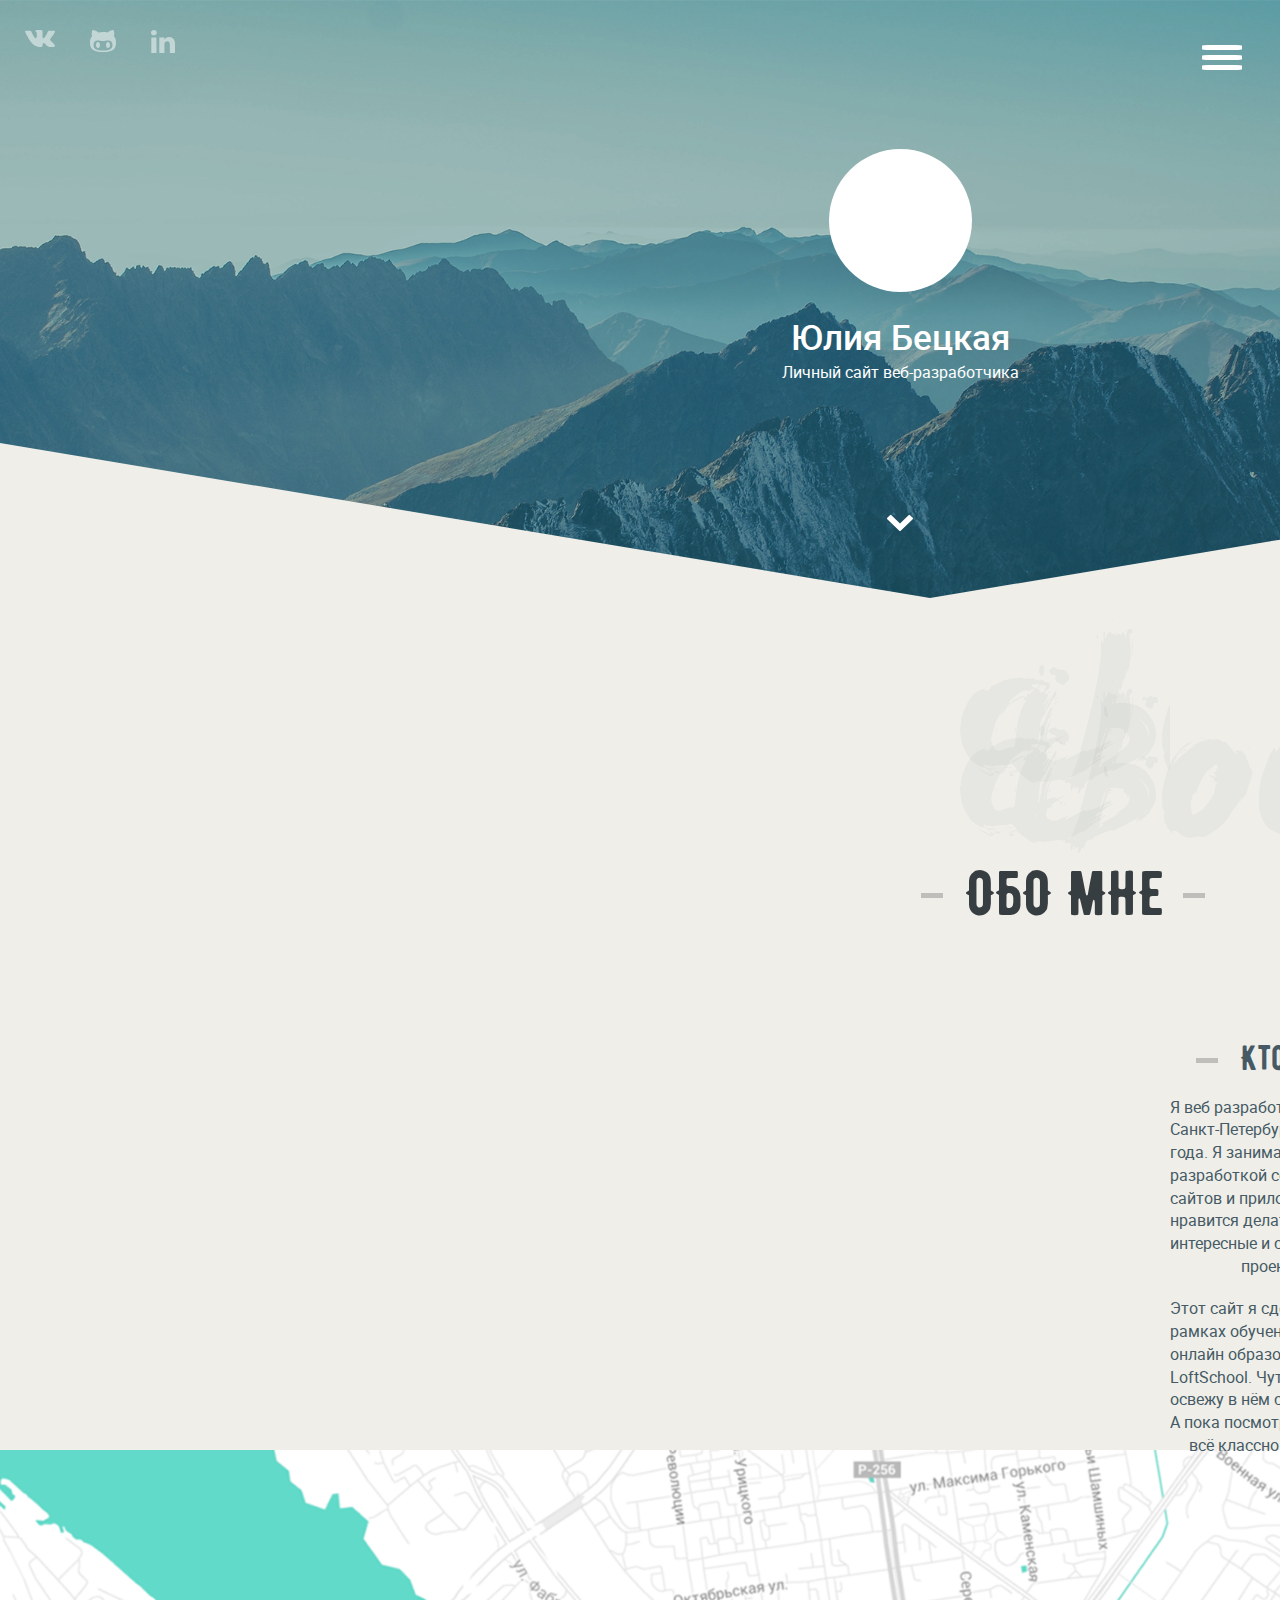
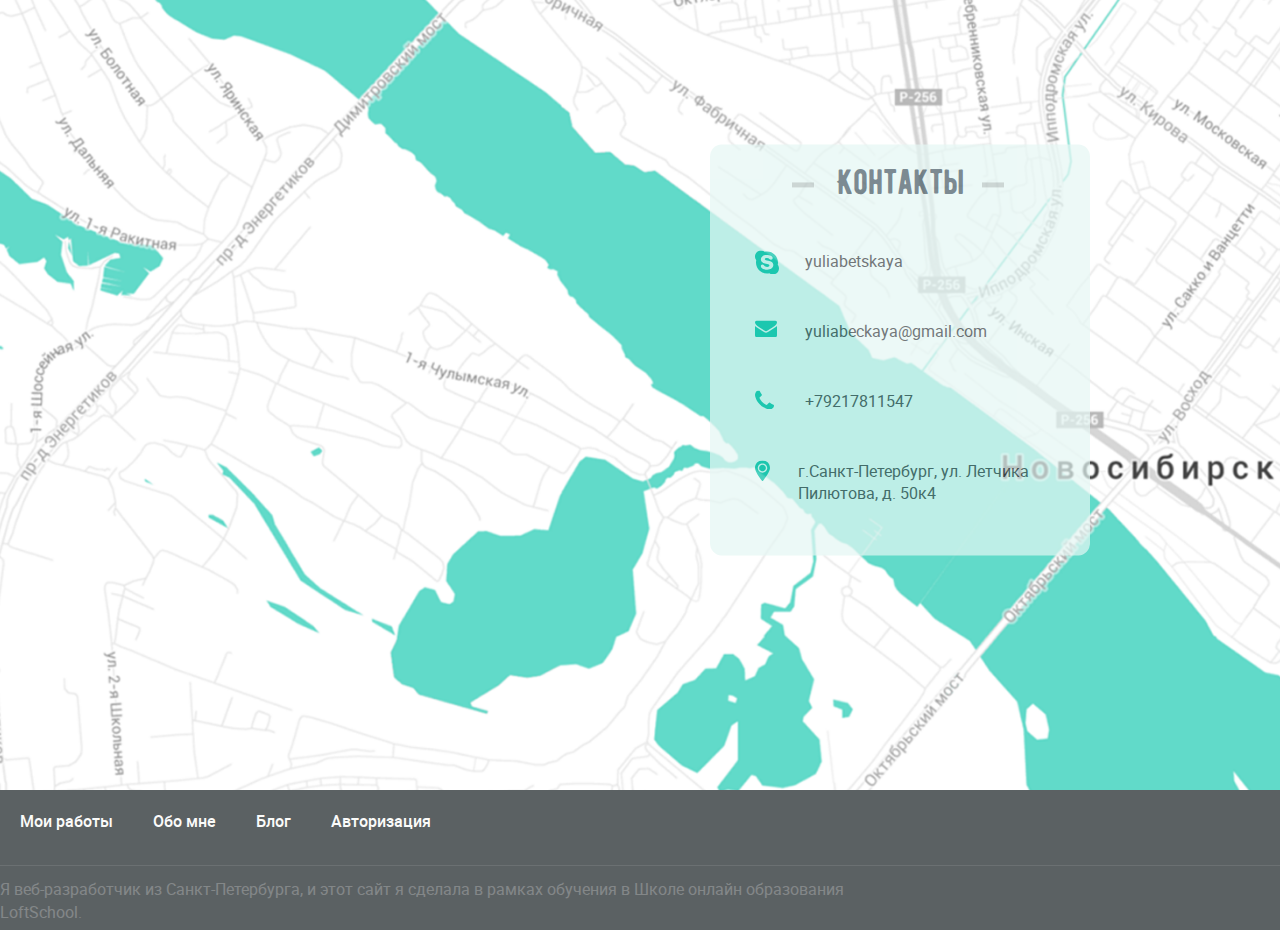
==== commit b509170d: "adaptive about" ====
--- a/index.html
+++ b/index.html
@@ -18,64 +18,72 @@
   </head>
   <body>
     <div class="wrapper">
-      <div class="content">
-        <header class="header">
-          <div class="container">
-            <div class="header__items">
-              <div class="header__left">
-                <div class="socials">
-                  <ul class="socials__list-header">
-                    <li class="socials__item"><a class="socials__link" href="https://vk.com/kbicbka"><img class="socials__icon-vk" src="assets/css/sprite/vk.svg" alt=""></a></li>
-                    <li class="socials__item"><a class="socials__link" href="https://github.com/yuliabeckaya"><img class="socials__icon-github" src="assets/css/sprite/github.svg" alt=""></a></li>
-                    <li class="socials__item"><a class="socials__link" href="https://www.linkedin.com/russkiy"><img class="socials__icon-in" src="assets/css/sprite/in.svg" alt=""></a></li>
-                  </ul>
-                </div>
-              </div>
-              <div class="header__right">
-                <div class="menu__close">
-                  <div class="button_container" id="toggle"><span class="top"></span><span class="middle"></span><span class="bottom"></span></div>
-                  <div class="overlay" id="overlay">
-                    <nav class="overlay-menu">
-                      <ul>
-                        <li><a href="works.html">МОИ РАБОТЫ</a></li>
-                        <li><a href="index.html">ОБО МНЕ</a></li>
-                        <li><a href="blog.html">БЛОГ</a></li>
-                        <li><a href="author.html">АВТОРИЗАЦИЯ</a></li>
-                      </ul>
-                    </nav>
-                  </div>
-                </div>
-              </div>
-            </div>
-            <div class="user">
-              <div class="user__avatar">
-                <div class="user__avatar-pic"><img class="user__avatar-img" src="assets/css/img/ava.jpg" alt=""></div>
-              </div>
-              <div class="user__info">
-                <div class="user__info-name">Yulia Betskaya</div>
-                <div class="user__info-custom">
-                  <p class="user__info-custom">Личный сайт веб-разработчика</p>
-                </div>
-              </div>
-            </div>
-            <div class="arrow__down"><a href="#"><img src="assets/css/sprite/arrow_down.svg" alt=""></a></div>
-          </div>
+      <header class="header">
+        <div class="container">
+          <div class="header__items">
+            <div class="header__left">
+              <div class="socials">
+                <ul class="socials__list-header">
+                  <li class="socials__item"><a class="socials__link" href="https://vk.com/kbicbka"><img class="socials__icon-vk" src="assets/css/sprite/vk.svg" alt=""></a></li>
+                  <li class="socials__item"><a class="socials__link" href="https://github.com/yuliabeckaya"><img class="socials__icon-github" src="assets/css/sprite/github.svg" alt=""></a></li>
+                  <li class="socials__item"><a class="socials__link" href="https://www.linkedin.com/russkiy"><img class="socials__icon-in" src="assets/css/sprite/in.svg" alt=""></a></li>
+                </ul>
+              </div>
+            </div>
+            <div class="header__right">
+              <div class="menu__close">
+                <div class="button_container" id="toggle"><span class="top"></span><span class="middle"></span><span class="bottom"></span></div>
+                <div class="overlay" id="overlay">
+                  <nav class="overlay-menu">
+                    <ul>
+                      <li><a href="works.html">МОИ РАБОТЫ</a></li>
+                      <li><a href="index.html">ОБО МНЕ</a></li>
+                      <li><a href="blog.html">БЛОГ</a></li>
+                      <li><a href="author.html">АВТОРИЗАЦИЯ</a></li>
+                    </ul>
+                  </nav>
+                </div>
+              </div>
+            </div>
+          </div>
+          <div class="user">
+            <div class="user__avatar">
+              <div class="user__avatar-pic">
+                <!--img.user__avatar-img(src='assets/css/img/ava.jpg', alt='')-->
+              </div>
+            </div>
+            <div class="user__info">
+              <div class="user__info-name">Юлия Бецкая</div>
+              <div class="user__info-custom">
+                <p class="user__info-custom">Личный сайт веб-разработчика</p>
+              </div>
+            </div>
+          </div>
+          <div class="arrow__down"><a href="#"><img src="assets/css/sprite/arrow_down.svg" alt=""></a></div>
           <div class="triangle">
             <div class="triangle__left"></div>
             <div class="triangle__right"></div>
           </div>
-        </header>
-        <section>
+        </div>
+      </header>
+      <section>
+        <div class="container">
           <div class="about">
             <div class="about__left">
               <div class="about__me">
-                <div class="wrap-title1">
-                  <div class="title1">ОБО МНЕ</div>
+                <div class="about__me-wrap"><img class="about__me-wrap" src="assets/css/sprite/about_header.svg" alt="">
+                  <div class="about__me-title">
+                    <div class="wrap-title1">
+                      <div class="title1">ОБО МНЕ</div>
+                    </div>
+                  </div>
                 </div>
               </div>
               <div class="about__item">
                 <div class="full__content__about__me">
-                  <div class="about__me-foto"><img src="assets/css/img/foto.jpg" alt=""></div>
+                  <div class="about__me-foto">
+                    <!--img(src='assets/css/img/foto.jpg', alt='')-->
+                  </div>
                   <div class="wrap-title2">
                     <div class="title2">Кто я</div>
                   </div>
@@ -162,31 +170,31 @@
               </div>
             </div>
           </div>
-        </section>
-        <section>
-          <div class="map">
-            <div class="map-google"></div>
-            <!--iframe(src='https://www.google.com/maps/embed?pb=!1m18!1m12!1m3!1d2005.2658584528785!2d30.13930845236987!3d59.82811533832959!2m3!1f0!2f0!3f0!3m2!1i1024!2i768!4f13.1!3m3!1m2!1s0x46963bed7de4526d%3A0x8234013695a0f444!2z0YPQuy4g0JvRkdGC0YfQuNC60LAg0J_QuNC70Y7RgtC-0LLQsCwgNTAsINCh0LDQvdC60YIt0J_QtdGC0LXRgNCx0YPRgNCzLCAxOTgyNjQ!5e0!3m2!1sru!2sru!4v1480779497195', width='1920', height='930', frameborder='0', style='border:0', allowfullscreen='')-->
-            <div class="contacts">
-              <div class="wrap-title2">
-                <div class="title2">Контакты</div>
-              </div>
-              <div class="contants_content"><a class="cnt" href="skype:yuliabetskaya?call">
-                  <div class="cnt-icon"><img src="assets/css/sprite/skype.svg" alt=""></div>
-                  <p class="cnt-text">yuliabetskaya</p></a><a class="cnt" href="mailto:yuliabeckaya@gmail.com">
-                  <div class="cnt-icon"><img src="assets/css/sprite/envelope.svg" alt=""></div>
-                  <p class="cnt-text">yuliabeckaya@gmail.com</p></a><a class="cnt" href="tel: +7 921 781 15 47">
-                  <div class="cnt-icon"><img src="assets/css/sprite/phone.svg" alt=""></div>
-                  <p class="cnt-text">+79217811547</p></a>
-                <div class="cnt"><a class="cnt" href="https://goo.gl/maps/pYX5LyvbcGB2"></a>
-                  <div class="cnt-icon"><img src="assets/css/sprite/map_marker.svg" alt=""></div>
-                  <p class="cnt-text">г.Санкт-Петербург, ул. Летчика Пилютова, д. 50к4</p>
-                </div>
-              </div>
-            </div>
-          </div>
-        </section>
-      </div>
+        </div>
+      </section>
+      <section class="map">
+        <div class="container">
+          <div class="map-google"></div>
+          <!--iframe(src='https://www.google.com/maps/embed?pb=!1m18!1m12!1m3!1d2005.2658584528785!2d30.13930845236987!3d59.82811533832959!2m3!1f0!2f0!3f0!3m2!1i1024!2i768!4f13.1!3m3!1m2!1s0x46963bed7de4526d%3A0x8234013695a0f444!2z0YPQuy4g0JvRkdGC0YfQuNC60LAg0J_QuNC70Y7RgtC-0LLQsCwgNTAsINCh0LDQvdC60YIt0J_QtdGC0LXRgNCx0YPRgNCzLCAxOTgyNjQ!5e0!3m2!1sru!2sru!4v1480779497195', width='1920', height='930', frameborder='0', style='border:0', allowfullscreen='')-->
+          <div class="contacts">
+            <div class="wrap-title2">
+              <div class="title2">Контакты</div>
+            </div>
+            <div class="contants_content"><a class="cnt" href="skype:yuliabetskaya?call">
+                <div class="cnt-icon"><img src="assets/css/sprite/skype.svg" alt=""></div>
+                <p class="cnt-text">yuliabetskaya</p></a><a class="cnt" href="mailto:yuliabeckaya@gmail.com">
+                <div class="cnt-icon"><img src="assets/css/sprite/envelope.svg" alt=""></div>
+                <p class="cnt-text">yuliabeckaya@gmail.com</p></a><a class="cnt" href="tel: +7 921 781 15 47">
+                <div class="cnt-icon"><img src="assets/css/sprite/phone.svg" alt=""></div>
+                <p class="cnt-text">+79217811547</p></a>
+              <div class="cnt"><a class="cnt" href="https://goo.gl/maps/pYX5LyvbcGB2"></a>
+                <div class="cnt-icon"><img src="assets/css/sprite/map_marker.svg" alt=""></div>
+                <p class="cnt-text">г.Санкт-Петербург, ул. Летчика Пилютова, д. 50к4</p>
+              </div>
+            </div>
+          </div>
+        </div>
+      </section>
     </div>
     <footer>
       <div class="container">
--- a/assets/css/app.css
+++ b/assets/css/app.css
@@ -36,7 +36,7 @@
   height: 100%; }
 
 body {
-  font-family: "bernier_regularregular", sans-serif;
+  font-family: "robotoregular", sans-serif;
   -webkit-font-smoothing: antialiased;
   line-height: 1.42;
   background: #efeee9; }
@@ -221,7 +221,7 @@
 
 .footer__up {
   height: 75px;
-  border-bottom: 1px solid #d6d6d6; }
+  border-bottom: 1px solid rgba(255, 255, 255, 0.1); }
 
 .navigation-item {
   font-size: 16px;
@@ -442,7 +442,7 @@
   background-image: url("sprite/works_header.svg");
   background-repeat: no-repeat;
   background-position: center;
-  padding: 40px 0; }
+  padding: 60px 0; }
 
 .content__works {
   display: -webkit-box;
@@ -460,7 +460,7 @@
           align-items: flex-start;
   -ms-flex-wrap: wrap;
       flex-wrap: wrap;
-  height: 940px; }
+  height: 790px; }
 
 .content__works-left, .content__works-right {
   width: 50%;
@@ -470,9 +470,12 @@
 .content__works-info {
   text-align: center;
   width: 430px;
-  margin-top: 270px;
+  margin-top: 250px;
   position: absolute;
   margin-left: 30%; }
+
+.content__works-info-title, .content__works-info-skills {
+  margin-bottom: 30px; }
 
 .content__works-info-skills, .content__works-info-btn {
   padding: 20px 0 20px 0; }
@@ -482,8 +485,11 @@
   text-decoration: none;
   color: #fff;
   background-color: #009688;
-  padding: 20px;
-  border-radius: 7%; }
+  padding: 12px 35px;
+  border-radius: 7%;
+  display: inline-block;
+  vertical-align: top;
+  text-align: center; }
 
 .content__works-right-display {
   height: 585px;
@@ -553,9 +559,19 @@
   text-decoration: none;
   padding: 20px 0; }
 
+.header-blog {
+  height: 400px;
+  background-image: url("img/bg_about.png");
+  background-position: center;
+  background-size: cover; }
+
+.header__items-blog {
+  padding: 30px 30px 0 30px;
+  margin-bottom: 20px; }
+
 .bg__header-blog {
   position: absolute;
-  margin: 15% 0 0 42%;
+  margin: 10% 0 0 42%;
   opacity: 0.2; }
 
 .triangle__blog {
@@ -570,7 +586,10 @@
   text-align: center;
   left: 0;
   vertical-align: middle;
-  margin-bottom: 112px; }
+  margin-bottom: 8px; }
+
+.title1-blog {
+  color: #fff; }
 
 .maincontainer__blog {
   width: 80%;
@@ -632,29 +651,6 @@
   margin-top: 22px;
   line-height: 26px;
   margin-right: 8.5%; }
-  @media screen and (max-width: 1200px) {
-    .sidebar {
-      width: 22%;
-      margin-right: 6.5%; } }
-  @media screen and (max-width: 768px) {
-    .sidebar {
-      position: fixed;
-      float: none;
-      top: 0;
-      left: -60%;
-      bottom: 0;
-      margin-top: 0;
-      width: 60%;
-      height: 100%;
-      padding-top: 80px;
-      text-align: left;
-      background-color: #009688;
-      -webkit-transition: all .3s;
-      transition: all .3s; } }
-  @media screen and (max-width: 480px) {
-    .sidebar {
-      width: 80%;
-      left: -80%; } }
 
 .sidebar_active {
   left: 0%;
@@ -664,13 +660,6 @@
   position: fixed;
   top: 0;
   width: 30%; }
-  @media screen and (max-width: 1200px) {
-    .fixed {
-      width: 22%; } }
-  @media screen and (max-width: 768px) {
-    .fixed {
-      position: relative;
-      width: 100%; } }
 
 .sidebar-toggle {
   position: absolute;
@@ -685,9 +674,6 @@
   cursor: pointer;
   z-index: -1;
   display: none; }
-  @media screen and (max-width: 768px) {
-    .sidebar-toggle {
-      display: block; } }
 
 .sidebar-toggle__arrow {
   position: absolute;
@@ -718,27 +704,10 @@
     color: #009688;
     border-right: 2px solid #009688;
     margin-right: -2px; }
-  @media screen and (max-width: 768px) {
-    .sidebar__link {
-      color: rgba(255, 255, 255, 0.7); }
-      .sidebar__link:hover {
-        color: white; }
-      .sidebar__link.sidebar__link_active {
-        color: white;
-        border-right: none;
-        margin-right: 0; } }
 
 .articles {
   float: left;
   width: 58%; }
-  @media screen and (max-width: 1200px) {
-    .articles {
-      width: 50%; } }
-  @media screen and (max-width: 768px) {
-    .articles {
-      width: 100%;
-      padding-left: 25px;
-      padding-right: 25px; } }
 
 .articles__list {
   padding-left: 0; }
@@ -756,23 +725,12 @@
   font: 35px Bernier;
   margin-top: 0;
   margin-bottom: 19px; }
-  @media screen and (max-width: 768px) {
-    .article-title {
-      font-size: 30px; } }
 
 .article-time {
   color: #009688; }
-  @media screen and (max-width: 768px) {
-    .article-time {
-      font-size: 14px;
-      line-height: 24px; } }
 
 .article {
   line-height: 26px; }
-  @media screen and (max-width: 768px) {
-    .article {
-      font-size: 14px;
-      line-height: 24px; } }
 
 .article-image {
   width: 100%; }
@@ -830,7 +788,8 @@
   visibility: hidden;
   -webkit-transition: opacity .35s, visibility .35s, width .35s;
   transition: opacity .35s, visibility .35s, width .35s;
-  z-index: 50; }
+  z-index: 50;
+  font-family: 'bernier_regularregular'; }
   .overlay:before {
     content: '';
     background: #00bfa5;
@@ -1157,7 +1116,8 @@
   padding: 20px 0; }
 
 .fontawesome-quote-left {
-  color: #dee0e0; }
+  color: #dee0e0;
+  font-size: 35px; }
 
 .reviews__content {
   display: -webkit-box;
@@ -1172,30 +1132,39 @@
 
 .reviews-left, .reviews-right {
   width: 400px;
-  margin: 0 20px; }
+  margin: 0 5px; }
+
+.review {
+  margin-bottom: 25px; }
 
 .review__author {
   display: -webkit-box;
   display: -ms-flexbox;
   display: flex;
   -ms-flex-flow: row nowrap;
-      flex-flow: row nowrap; }
+      flex-flow: row nowrap;
+  margin-left: 10px;
+  margin-bottom: 55px; }
 
 .review__author-img {
   display: inline-block;
   vertical-align: middle;
-  height: 43px;
-  width: 43px;
+  height: 80px;
+  width: 80px;
   background-color: #fff;
   border-radius: 50%;
   -webkit-border-radius: 50%;
   -moz-border-radius: 50%;
-  overflow: hidden;
-  margin-bottom: 20px; }
+  overflow: hidden; }
+
+.review__author-text {
+  margin: 20px 0 0 30px; }
+  .review__author-text p {
+    color: #00bfa5; }
 
 .contact__form__wrapper {
   width: 380px;
-  height: 436px;
+  height: 411px;
   margin: 0 auto;
   top: 0;
   left: 0;
@@ -1212,14 +1181,14 @@
 
 .contact__form {
   width: 380px;
-  height: 436px;
-  margin: -436px auto;
+  height: 411px;
+  margin: -411px auto;
   top: 0;
   left: 0;
   overflow: hidden;
   border-radius: 10px;
   position: relative;
-  box-shadow: 0 0 10px rgba(0, 0, 0, 0.5); }
+  text-align: center; }
 
 .contacts__btn {
   margin: 0 auto; }
@@ -1240,56 +1209,18 @@
   -webkit-border-radius: 5%;
   -moz-border-radius: 5%;
   color: #373e42;
-  font-family: 'robotoregular';
   padding-left: 25px; }
 
 textarea {
   width: 94%;
   height: 106px;
   background-color: #fff;
-  margin: 25px 0 25px 0;
+  margin: 25px 0 15px 0;
   padding: 20px 0 0 25px;
   border: 1px solid #fff;
   border-radius: 5%;
   -webkit-border-radius: 5%;
   -moz-border-radius: 5%;
-  color: #373e42;
-  font-family: 'robotoregular'; }
-
-/*Стили полей при клике по ним*/
-/*Стили текста, выводящегося в placeholder*/
-::-webkit-input-placeholder {
-  color: #373e42;
-  font-family: 'robotoregular', sans-serif;
-  text-shadow: 0 1px 1px rgba(0, 0, 0, 0.3); }
-
-::-moz-placeholder {
-  color: #373e42;
-  font-family: 'robotoregular', sans-serif;
-  text-shadow: 0 1px 1px rgba(0, 0, 0, 0.3); }
-
-/* Firefox 19+ */
-:-moz-placeholder {
-  color: #373e42;
-  font-family: 'robotoregular', sans-serif;
-  text-shadow: 0 1px 1px rgba(0, 0, 0, 0.3); }
-
-/* Firefox 18- */
-:-ms-input-placeholder {
-  color: #373e42;
-  font-family: 'robotoregular', sans-serif;
-  text-shadow: 0 1px 1px rgba(0, 0, 0, 0.3); }
-
-::-webkit-input-placeholder {
-  color: #373e42;
-  text-shadow: 0 1px 1px rgba(0, 0, 0, 0.3); }
-
-::-moz-placeholder {
-  color: #373e42;
-  text-shadow: 0 1px 1px rgba(0, 0, 0, 0.3); }
-
-::placeholder {
-  color: #373e42;
-  text-shadow: 0 1px 1px rgba(0, 0, 0, 0.3); }
-
-/*# sourceMappingURL=[data-uri] */
+  color: #373e42; }
+
+/*# sourceMappingURL=[data-uri] */
